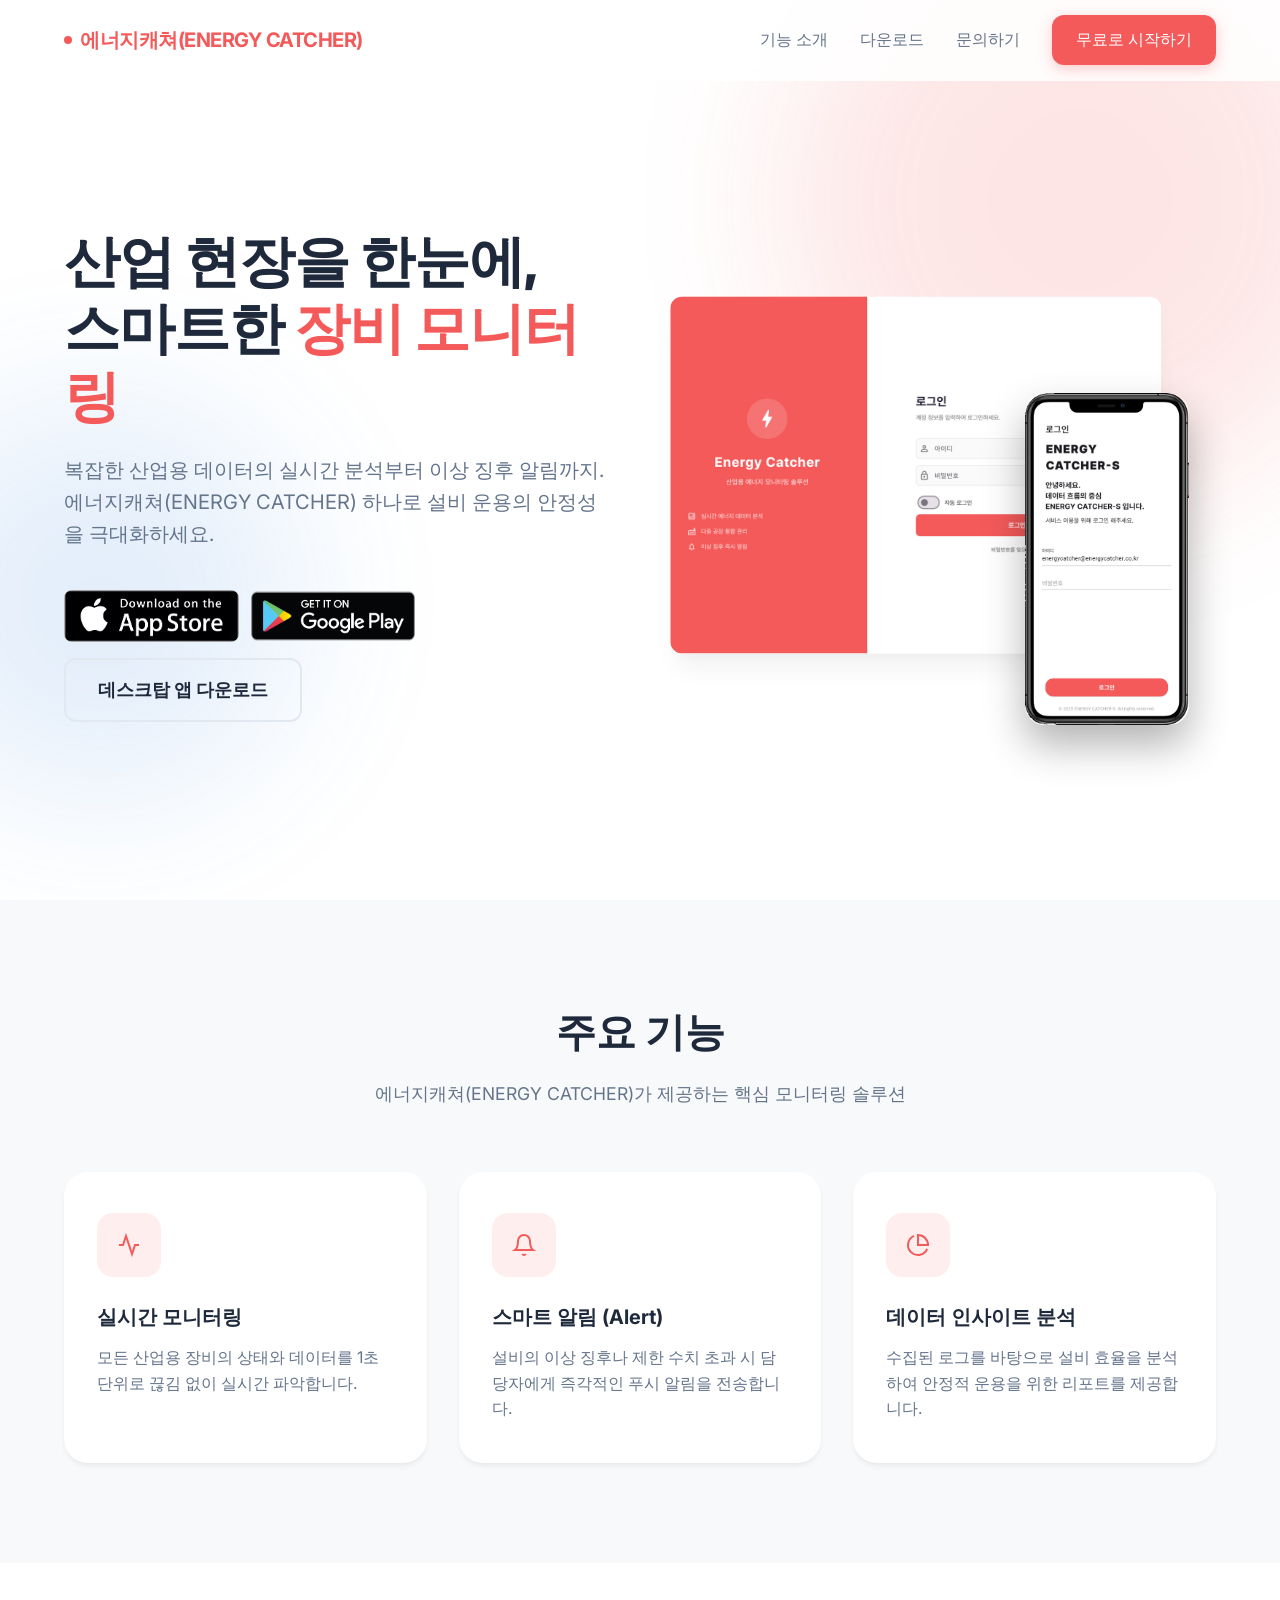
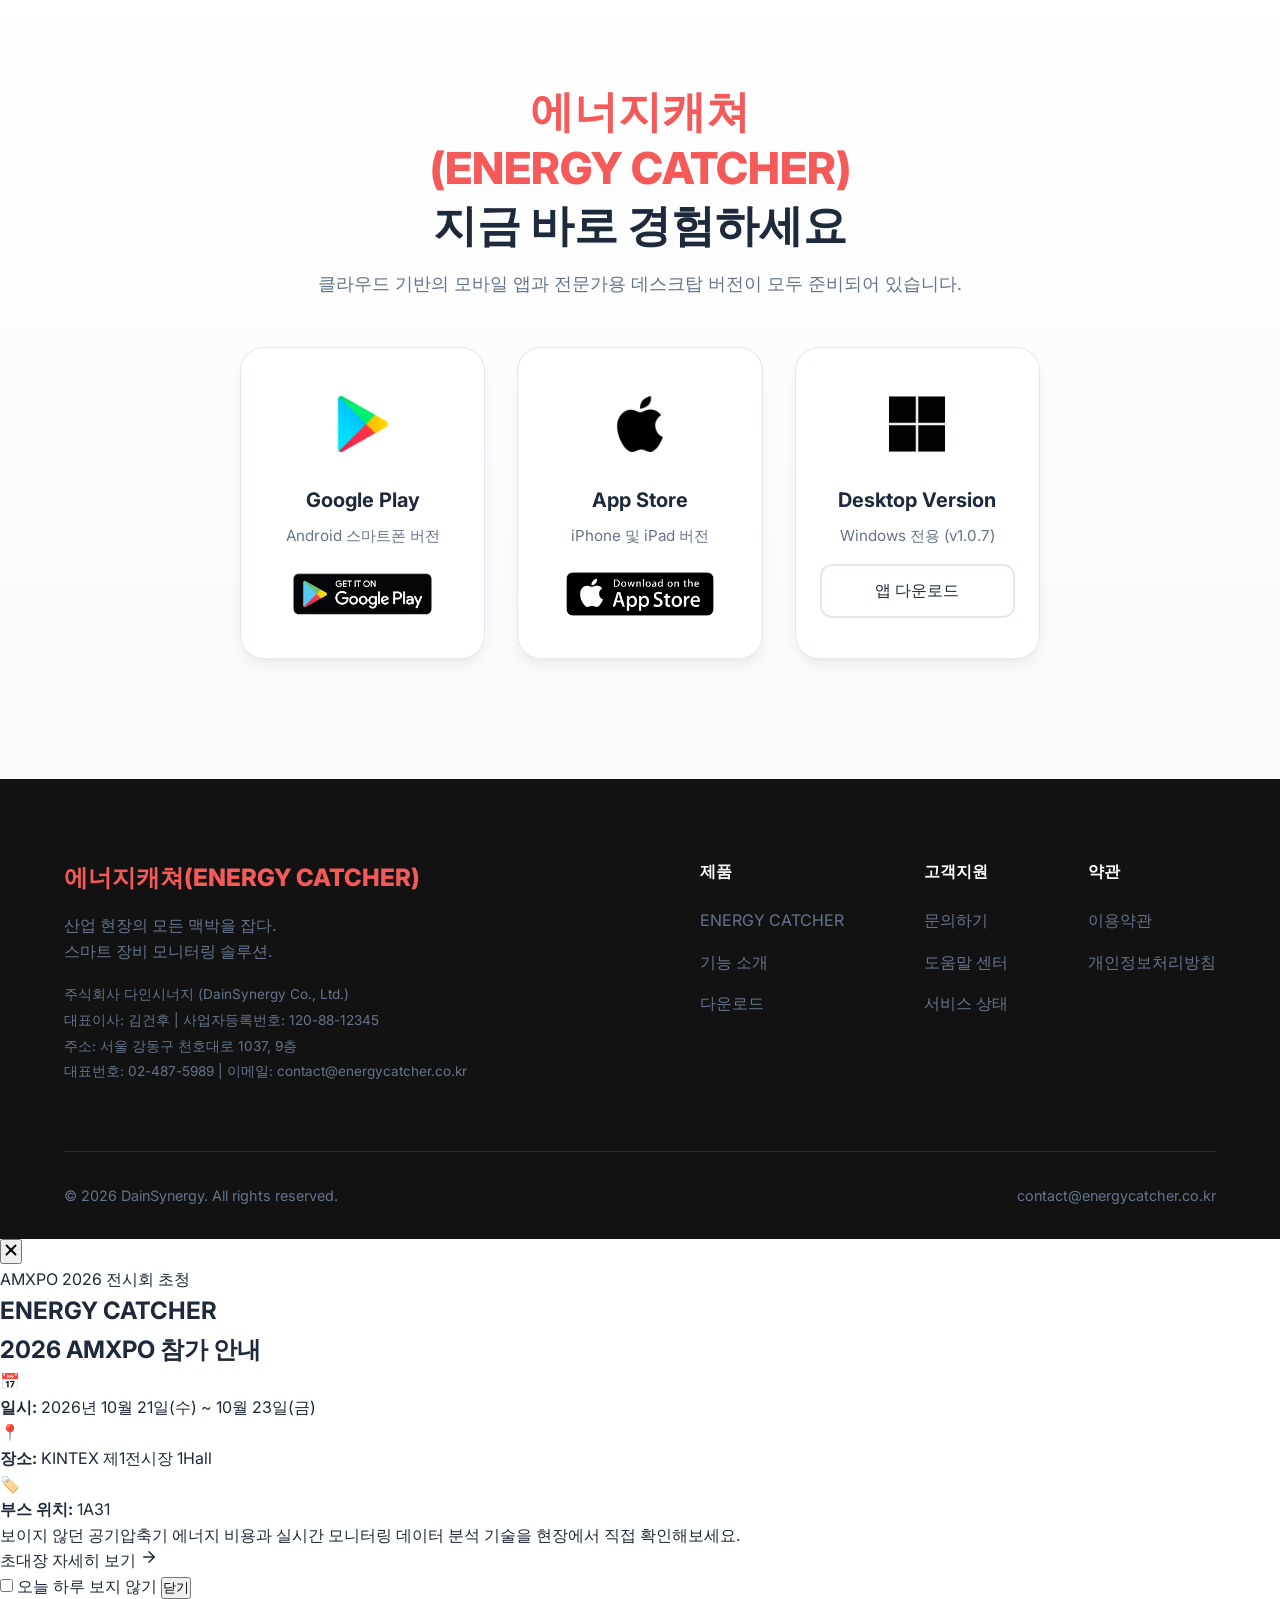
==== index.html @ 9ce45460 "AMXPO 초대장 적용" ====
<!DOCTYPE html>
<html lang="ko">
<head>
    <meta charset="UTF-8">
    <meta name="naver-site-verification" content="3d06e185a301b6648361019f347a71e3105c3415" />
    <meta name="viewport" content="width=device-width, initial-scale=1.0">
    <title>ENERGY CATCHER - 에너지캐쳐 스마트 산업용 장비 모니터링 | DainSynergy</title>
    <!-- SEO Meta Tags -->
    <meta name="description" content="에너지캐쳐(ENERGY CATCHER)는 산업 현장의 설비와 장비를 실시간으로 모니터링하고 이상 징후를 알려주는 스마트 산업용 장비 모니터링 솔루션입니다.">
    <!-- Google Fonts: Inter -->
    <link rel="preconnect" href="https://fonts.googleapis.com">
    <link rel="preconnect" href="https://fonts.gstatic.com" crossorigin>
    <link href="https://fonts.googleapis.com/css2?family=Inter:wght@400;500;700;800&display=swap" rel="stylesheet">
    <!-- Custom CSS -->
    <link rel="stylesheet" href="styles.css">
</head>
<body>
    <!-- Navbar (Header) -->
    <header class="navbar" id="navbar">
        <div class="nav-container container">
            <div class="brand">
                <a href="#hero" class="brand-link">
                    <span class="logo-dot"></span>
                    <span class="service-name">에너지캐쳐(ENERGY CATCHER)</span>
                </a>
            </div>
            <nav class="nav-menu">
                <a href="index.html#features" class="nav-link">기능 소개</a>
                <a href="index.html#download" class="nav-link">다운로드</a>
                <a href="contact.html" class="nav-link">문의하기</a>
                <a href="index.html#download" class="btn btn-primary nav-btn">무료로 시작하기</a>
            </nav>
            <button class="mobile-menu-btn" id="mobile-menu-btn" aria-label="메뉴 열기">
                <svg width="24" height="24" viewBox="0 0 24 24" fill="none" stroke="currentColor" stroke-width="2" stroke-linecap="round" stroke-linejoin="round"><line x1="3" y1="12" x2="21" y2="12"></line><line x1="3" y1="6" x2="21" y2="6"></line><line x1="3" y1="18" x2="21" y2="18"></line></svg>
            </button>
        </div>
    </header>

    <!-- Main Content -->
    <main>
        <!-- Hero Section -->
        <section class="hero" id="hero">
            <div class="hero-bg-layer">
                <div class="gradient-blob form-1"></div>
                <div class="gradient-blob form-2"></div>
            </div>
            <div class="container hero-container">
                <div class="hero-content">
                    <h1 class="hero-title">산업 현장을 한눈에,<br>스마트한 <span>장비 모니터링</span></h1>
                    <p class="hero-description">
                        복잡한 산업용 데이터의 실시간 분석부터 이상 징후 알림까지.
                        에너지캐쳐(ENERGY CATCHER)
                        하나로 설비 운용의 안정성을 극대화하세요.
                    </p>
                    <div class="hero-buttons">
                        <div class="hero-store-badges">
                            <a href="https://apps.apple.com/" target="_blank"><img src="images/apple_store.png" alt="App Store" class="store-badge"></a>
                            <a href="https://play.google.com/store/apps/details?id=co.kr.dainsynergy.dain_atlas_m" target="_blank"><img src="images/google_store.png" alt="Google Play" class="store-badge"></a>
                        </div>
                        <a href="#download" class="btn btn-outline btn-lg">데스크탑 앱 다운로드</a>
                    </div>
                </div>
                <!-- App Images Visual -->
                <div class="hero-visual">
                    <div class="hero-images">
                        <img src="images/dna_desktop.png" alt="Desktop App" class="desktop-mockup">
                        <img src="images/dna_mobile.png" alt="Mobile App" class="mobile-mockup">
                    </div>
                </div>
            </div>
        </section>

        <!-- Features Section -->
        <section class="features" id="features">
            <div class="container">
                <div class="section-header">
                    <h2 class="section-title">주요 기능</h2>
                    <p class="section-subtitle">에너지캐쳐(ENERGY CATCHER)가 제공하는 핵심 모니터링 솔루션</p>
                </div>
                <div class="features-grid">
                    <!-- Feature 1 -->
                    <div class="feature-card">
                        <div class="feature-icon">
                            <svg width="24" height="24" viewBox="0 0 24 24" fill="none" class="f-icon" stroke="currentColor" stroke-width="2"><path d="M22 12h-4l-3 9L9 3l-3 9H2"></path></svg>
                        </div>
                        <h3 class="feature-name">실시간 모니터링</h3>
                        <p class="feature-desc">모든 산업용 장비의 상태와 데이터를 1초 단위로 끊김 없이 실시간 파악합니다.</p>
                    </div>
                    <!-- Feature 2 -->
                    <div class="feature-card">
                        <div class="feature-icon">
                            <svg width="24" height="24" viewBox="0 0 24 24" fill="none" class="f-icon" stroke="currentColor" stroke-width="2"><path d="M18 8A6 6 0 0 0 6 8c0 7-3 9-3 9h18s-3-2-3-9"></path><path d="M13.73 21a2 2 0 0 1-3.46 0"></path></svg>
                        </div>
                        <h3 class="feature-name">스마트 알림 (Alert)</h3>
                        <p class="feature-desc">설비의 이상 징후나 제한 수치 초과 시 담당자에게 즉각적인 푸시 알림을 전송합니다.</p>
                    </div>
                    <!-- Feature 3 -->
                    <div class="feature-card">
                        <div class="feature-icon">
                            <svg width="24" height="24" viewBox="0 0 24 24" fill="none" class="f-icon" stroke="currentColor" stroke-width="2"><path d="M21.21 15.89A10 10 0 1 1 8 2.83"></path><path d="M22 12A10 10 0 0 0 12 2v10z"></path></svg>
                        </div>
                        <h3 class="feature-name">데이터 인사이트 분석</h3>
                        <p class="feature-desc">수집된 로그를 바탕으로 설비 효율을 분석하여 안정적 운용을 위한 리포트를 제공합니다.</p>
                    </div>
                </div>
            </div>
        </section>

        <!-- Download Section -->
        <section class="download" id="download">
            <div class="container download-container">
                <div class="download-content">
                    <h2 class="download-title"><span>에너지캐쳐</span><br><span>(ENERGY CATCHER)</span><br>지금 바로 경험하세요</h2>
                    <p class="download-desc">클라우드 기반의 모바일 앱과 전문가용 데스크탑 버전이 모두 준비되어 있습니다.</p>
                    
                    <div class="download-actions">
                        <!-- Google Play -->
                        <div class="download-box">
                            <div class="dl-icon">
                                <img src="images/google_store_icon.png" alt="Google Play Icon">
                            </div>
                            <h3>Google Play</h3>
                            <p>Android 스마트폰 버전</p>
                            <div class="store-badges-container">
                                <a href="https://play.google.com/store/apps/details?id=co.kr.dainsynergy.dain_atlas_m" target="_blank">
                                    <img src="images/google_store.png" alt="Google Play" class="store-badge">
                                </a>
                            </div>
                        </div>
                        
                        <!-- App Store -->
                        <div class="download-box">
                            <div class="dl-icon">
                                <img src="images/apple_store_icon.png" alt="App Store Icon">
                            </div>
                            <h3>App Store</h3>
                            <p>iPhone 및 iPad 버전</p>
                            <div class="store-badges-container">
                                <a href="https://apps.apple.com/us/app/energycatcher/id6762689755" target="_blank">
                                    <img src="images/apple_store.png" alt="App Store" class="store-badge">
                                </a>
                            </div>
                        </div>
                        
                        <!-- Desktop View -->
                        <div class="download-box">
                            <div class="dl-icon desktop-icon">
                                <img src="images/windows_11.png" alt="Windows Icon">
                            </div>
                            <h3>Desktop Version</h3>
                            <p>Windows 전용 (v1.0.7)</p>
                            <a href="https://github.com/superdain/energycatcher/releases/download/latest/EnergyCatcher_Setup.zip" class="btn btn-outline d-btn">앱 다운로드</a>
                        </div>
                    </div>
                </div>
            </div>
        </section>
    </main>

    <!-- Footer -->
    <footer class="footer">
        <div class="container footer-container">
            <div class="footer-brand">
                <div class="f-logo">에너지캐쳐(ENERGY CATCHER)</div>
                <p class="f-desc">산업 현장의 모든 맥박을 잡다.</p>
                <p class="f-desc">스마트 장비 모니터링 솔루션.</p>
                <div class="f-company-info">
                    <p class="company-detail">주식회사 다인시너지 (DainSynergy Co., Ltd.)</p>
                    <p class="company-detail">대표이사: 김건후 | 사업자등록번호: 120-88-12345</p>
                    <p class="company-detail">주소: 서울 강동구 천호대로 1037, 9층</p>
                    <p class="company-detail">대표번호: 02-487-5989 | 이메일: contact@energycatcher.co.kr</p>
                </div>
            </div>
            <div class="footer-links">
                <div class="link-col">
                    <h4>제품</h4>
                    <a href="index.html#">ENERGY CATCHER</a>
                    <a href="index.html#features">기능 소개</a>
                    <a href="index.html#download">다운로드</a>
                </div>
                <div class="link-col">
                    <h4>고객지원</h4>
                    <a href="contact.html">문의하기</a>
                    <a href="help.html">도움말 센터</a>
                    <a href="status.html">서비스 상태</a>
                </div>
                <div class="link-col">
                    <h4>약관</h4>
                    <a href="terms.html">이용약관</a>
                    <a href="privacy.html">개인정보처리방침</a>
                </div>
            </div>
        </div>
        <div class="container">
            <div class="footer-bottom">
                <p>&copy; 2026 DainSynergy. All rights reserved.</p>
                <p class="contact-email">contact@energycatcher.co.kr</p>
            </div>
        </div>
    </footer>

    <!-- AMXPO 2026 Exhibition Modal -->
    <div class="modal-backdrop" id="exhibitionModal" aria-hidden="true">
        <div class="exhibition-modal" role="dialog" aria-labelledby="modalTitle">
            <div class="modal-header-banner">
                <button class="modal-close-btn" id="modalCloseBtn" aria-label="닫기">
                    <svg width="18" height="18" viewBox="0 0 24 24" fill="none" stroke="currentColor" stroke-width="2.5" stroke-linecap="round" stroke-linejoin="round"><line x1="18" y1="6" x2="6" y2="18"></line><line x1="6" y1="6" x2="18" y2="18"></line></svg>
                </button>
                <div class="modal-badge">
                    <span class="modal-badge-dot"></span>
                    <span>AMXPO 2026 전시회 초청</span>
                </div>
                <h2 id="modalTitle">ENERGY CATCHER<br>2026 AMXPO 참가 안내</h2>
            </div>
            <div class="modal-body">
                <div class="modal-info-box">
                    <div class="modal-info-item">
                        <span class="icon">📅</span>
                        <div><strong>일시:</strong> 2026년 10월 21일(수) ~ 10월 23일(금)</div>
                    </div>
                    <div class="modal-info-item">
                        <span class="icon">📍</span>
                        <div><strong>장소:</strong> KINTEX 제1전시장 1Hall</div>
                    </div>
                    <div class="modal-info-item">
                        <span class="icon">🏷️</span>
                        <div><strong>부스 위치:</strong> <span class="booth-highlight">1A31</span></div>
                    </div>
                </div>
                <p class="modal-desc">
                    보이지 않던 공기압축기 에너지 비용과 실시간 모니터링 데이터 분석 기술을 현장에서 직접 확인해보세요.
                </p>
                <div class="modal-actions">
                    <a href="amxpo_2026_invitation.html" target="_blank" class="btn-detail-link" id="modalDetailBtn">
                        초대장 자세히 보기
                        <svg width="18" height="18" viewBox="0 0 24 24" fill="none" stroke="currentColor" stroke-width="2" stroke-linecap="round" stroke-linejoin="round"><line x1="5" y1="12" x2="19" y2="12"></line><polyline points="12 5 19 12 12 19"></polyline></svg>
                    </a>
                </div>
                <div class="modal-footer-options">
                    <label class="today-hide-option">
                        <input type="checkbox" id="todayHideCheck">
                        <span>오늘 하루 보지 않기</span>
                    </label>
                    <button class="btn-close-modal-text" id="modalCloseFooterBtn">닫기</button>
                </div>
            </div>
        </div>
    </div>

    <!-- Custom Script -->
    <script>
        // Navbar Scrolled Effect
        window.addEventListener('scroll', () => {
            const navbar = document.getElementById('navbar');
            if (window.scrollY > 20) {
                navbar.classList.add('scrolled');
            } else {
                navbar.classList.remove('scrolled');
            }
        });

        // Mobile Menu Toggling
        const mobileMenuBtn = document.getElementById('mobile-menu-btn');
        const navMenu = document.querySelector('.nav-menu');
        
        if (mobileMenuBtn && navMenu) {
            mobileMenuBtn.addEventListener('click', () => {
                navMenu.classList.toggle('active');
            });
        }

        // AMXPO 2026 Exhibition Modal Logic
        const exhibitionModal = document.getElementById('exhibitionModal');
        const modalCloseBtn = document.getElementById('modalCloseBtn');
        const modalCloseFooterBtn = document.getElementById('modalCloseFooterBtn');
        const todayHideCheck = document.getElementById('todayHideCheck');
        const STORAGE_KEY = 'ec_amxpo_modal_hide_until';

        function closeModal() {
            if (todayHideCheck && todayHideCheck.checked) {
                // Hide for 24 hours
                const now = new Date();
                const expireTime = now.getTime() + (24 * 60 * 60 * 1000);
                localStorage.setItem(STORAGE_KEY, expireTime.toString());
            }
            exhibitionModal.classList.remove('active');
            exhibitionModal.setAttribute('aria-hidden', 'true');
        }

        function checkAndShowModal() {
            const hideUntil = localStorage.getItem(STORAGE_KEY);
            const now = new Date().getTime();
            if (!hideUntil || now > parseInt(hideUntil, 10)) {
                // Show modal after slight delay
                setTimeout(() => {
                    exhibitionModal.classList.add('active');
                    exhibitionModal.setAttribute('aria-hidden', 'false');
                }, 400);
            }
        }

        if (exhibitionModal) {
            checkAndShowModal();
            if (modalCloseBtn) modalCloseBtn.addEventListener('click', closeModal);
            if (modalCloseFooterBtn) modalCloseFooterBtn.addEventListener('click', closeModal);
            exhibitionModal.addEventListener('click', (e) => {
                if (e.target === exhibitionModal) {
                    closeModal();
                }
            });
        }
    </script>
</body>
</html>
---- styles.css ----
/* 
   =================================
   ENERGY CATCHER - Landing Page CSS
   =================================
*/

/* 1. Reset && Variables */
:root {
    /* Colors */
    --primary: #F45A5A; /* DainSynergy Main Pink/Red */
    --primary-hover: #e04444;
    --primary-light: rgba(244, 90, 90, 0.1);
    
    --bg-white: #ffffff;
    --bg-light: #f8f9fa;
    --bg-dark: #121212;
    
    --text-main: #1e293b;
    --text-muted: #64748b;
    
    --border-color: #e2e8f0;
    
    /* Typography */
    --font-main: 'Inter', sans-serif;
    
    /* Effects */
    --shadow-sm: 0 4px 6px -1px rgba(0, 0, 0, 0.05), 0 2px 4px -1px rgba(0, 0, 0, 0.03);
    --shadow-md: 0 10px 15px -3px rgba(0, 0, 0, 0.05), 0 4px 6px -2px rgba(0, 0, 0, 0.025);
    --shadow-lg: 0 20px 25px -5px rgba(0, 0, 0, 0.05), 0 10px 10px -5px rgba(0, 0, 0, 0.02);
    
    --radius-md: 12px;
    --radius-lg: 24px;
    
    /* Animation Timing */
    --transition: all 0.3s cubic-bezier(0.4, 0, 0.2, 1);
}

* {
    margin: 0;
    padding: 0;
    box-sizing: border-box;
}

html {
    scroll-behavior: smooth;
}

body {
    font-family: var(--font-main);
    color: var(--text-main);
    background-color: var(--bg-white);
    line-height: 1.6;
    overflow-x: hidden;
}

/* 2. Utility Classes */
.container {
    width: 100%;
    max-width: 1200px;
    margin: 0 auto;
    padding: 0 24px;
}

a {
    text-decoration: none;
    color: inherit;
}

/* Buttons */
.btn {
    display: inline-flex;
    align-items: center;
    justify-content: center;
    font-weight: 500;
    padding: 12px 24px;
    border-radius: var(--radius-md);
    cursor: pointer;
    transition: var(--transition);
    border: none;
    font-size: 1rem;
}

.btn-primary {
    background-color: var(--primary);
    color: white;
    box-shadow: 0 4px 14px rgba(244, 90, 90, 0.3);
}

.btn-primary:hover {
    background-color: var(--primary-hover);
    transform: translateY(-2px);
    box-shadow: 0 6px 20px rgba(244, 90, 90, 0.4);
}

.btn-outline {
    background-color: transparent;
    border: 2px solid var(--border-color);
    color: var(--text-main);
}

.btn-outline:hover {
    border-color: var(--primary);
    color: var(--primary);
}

.btn-lg {
    padding: 16px 32px;
    font-size: 1.1rem;
    font-weight: 700;
}

/* 3. Navbar */
.navbar {
    position: fixed;
    top: 0;
    left: 0;
    width: 100%;
    z-index: 1000;
    background-color: rgba(255, 255, 255, 0.85);
    backdrop-filter: blur(12px);
    transition: var(--transition);
    border-bottom: 1px solid transparent;
}

.navbar.scrolled {
    border-bottom: 1px solid var(--border-color);
    box-shadow: var(--shadow-sm);
}

.nav-container {
    display: flex;
    justify-content: space-between;
    align-items: center;
    height: 80px;
}

.brand {
    font-weight: 700;
    font-size: 1.25rem;
}

.brand-link {
    display: flex;
    align-items: center;
    gap: 8px;
    text-decoration: none;
    transition: var(--transition);
}

.brand-link:hover {
    opacity: 0.8;
}

/* Logo dot */
.logo-dot {
    width: 8px;
    height: 8px;
    background-color: var(--primary);
    border-radius: 50%;
    display: inline-block;
}

.company-name {
    color: var(--text-muted);
}

.separator {
    color: #cbd5e1;
    font-weight: 400;
}

.service-name {
    color: var(--primary);
    letter-spacing: -0.5px;
}

.nav-menu {
    display: flex;
    align-items: center;
    gap: 32px;
}

.nav-link {
    font-weight: 500;
    color: var(--text-muted);
    transition: var(--transition);
}

.nav-link:hover {
    color: var(--primary);
}

.mobile-menu-btn {
    display: none;
    background: none;
    border: none;
    color: var(--text-main);
    cursor: pointer;
}

/* 4. Hero Section */
.hero {
    position: relative;
    padding-top: 150px;
    padding-bottom: 100px;
    min-height: 100vh;
    display: flex;
    align-items: center;
    overflow: hidden;
}

.hero-bg-layer {
    position: absolute;
    top: 0;
    left: 0;
    width: 100%;
    height: 100%;
    z-index: -1;
    overflow: hidden;
}

.gradient-blob {
    position: absolute;
    border-radius: 50%;
    filter: blur(80px);
    opacity: 0.15;
}

.gradient-blob.form-1 {
    width: 600px;
    height: 600px;
    background: var(--primary);
    top: -100px;
    right: -100px;
    animation: blob-float 10s ease-in-out infinite alternate;
}

.gradient-blob.form-2 {
    width: 400px;
    height: 400px;
    background: #4A90E2; 
    bottom: 100px;
    left: -100px;
    animation: blob-float 12s ease-in-out infinite alternate-reverse;
}

@keyframes blob-float {
    0% { transform: translate(0, 0) scale(1); }
    100% { transform: translate(50px, 50px) scale(1.1); }
}

.hero-container {
    display: flex;
    align-items: center;
    justify-content: space-between;
    gap: 60px;
}

.hero-content {
    flex: 1;
    max-width: 600px;
}

.hero-title {
    font-size: 3.5rem;
    font-weight: 800;
    line-height: 1.2;
    margin-bottom: 24px;
    letter-spacing: -1px;
}

.hero-title span {
    color: var(--primary);
}

.hero-description {
    font-size: 1.25rem;
    color: var(--text-muted);
    margin-bottom: 40px;
}

.hero-buttons {
    display: flex;
    gap: 16px;
    align-items: center;
    flex-wrap: wrap;
}

.hero-store-badges {
    display: flex;
    gap: 12px;
}

.store-badge {
    height: 52px;
    width: auto;
    transition: var(--transition);
    border-radius: 8px;
    display: block;
}

.store-badge:hover {
    transform: translateY(-4px);
    box-shadow: 0 10px 20px rgba(0,0,0,0.1);
}

/* App Images Visual */
.hero-visual {
    flex: 1;
    position: relative;
    display: flex;
    justify-content: center;
    align-items: center;
}

.hero-images {
    position: relative;
    width: 100%;
    max-width: 600px;
    height: 480px;
}

.desktop-mockup {
    position: absolute;
    top: 50%;
    left: 45%;
    transform: translate(-50%, -50%);
    width: 90%;
    border-radius: var(--radius-md);
    box-shadow: var(--shadow-lg);
    z-index: 1;
    transition: transform 0.4s ease;
}

.mobile-mockup {
    position: absolute;
    bottom: -10px;
    right: 5%;
    width: 30%;
    max-width: 180px;
    border-radius: 20px;
    box-shadow: 0 20px 40px rgba(0,0,0,0.3);
    z-index: 2;
    transition: transform 0.4s ease;
}

.hero-images:hover .desktop-mockup {
    transform: translate(-50%, -52%);
}

.hero-images:hover .mobile-mockup {
    transform: translateY(-8px);
}


/* 5. Features Section */
.features {
    padding: 100px 0;
    background-color: var(--bg-light);
}

.section-header {
    text-align: center;
    max-width: 600px;
    margin: 0 auto 64px auto;
}

.section-title {
    font-size: 2.5rem;
    font-weight: 700;
    margin-bottom: 16px;
}

.section-subtitle {
    font-size: 1.1rem;
    color: var(--text-muted);
}

.features-grid {
    display: grid;
    grid-template-columns: repeat(3, 1fr);
    gap: 32px;
}

.feature-card {
    background: var(--bg-white);
    padding: 40px 32px;
    border-radius: var(--radius-lg);
    box-shadow: var(--shadow-sm);
    transition: var(--transition);
    border: 1px solid transparent;
}

.feature-card:hover {
    transform: translateY(-8px);
    box-shadow: var(--shadow-md);
    border-color: var(--primary-light);
}

.feature-icon {
    width: 64px;
    height: 64px;
    background-color: var(--primary-light);
    border-radius: 16px;
    display: flex;
    align-items: center;
    justify-content: center;
    margin-bottom: 24px;
    color: var(--primary);
}

.feature-name {
    font-size: 1.25rem;
    font-weight: 700;
    margin-bottom: 12px;
}

.feature-desc {
    color: var(--text-muted);
}

/* 6. Download Section */
.download {
    padding: 120px 0;
    background: linear-gradient(to bottom, var(--bg-white), var(--bg-light));
}

.download-content {
    max-width: 800px;
    margin: 0 auto;
    text-align: center;
}

.download-title {
    font-size: 2.75rem;
    font-weight: 800;
    margin-bottom: 16px;
    line-height: 1.3;
}

.download-title span {
    color: var(--primary);
}

.keep-together {
    white-space: nowrap;
}

.download-desc {
    font-size: 1.1rem;
    color: var(--text-muted);
    margin-bottom: 48px;
}

.download-actions {
    display: flex;
    justify-content: center;
    gap: 32px;
}

.download-box {
    flex: 1;
    max-width: 320px;
    background: var(--bg-white);
    padding: 40px 24px;
    border-radius: var(--radius-lg);
    box-shadow: var(--shadow-md);
    display: flex;
    flex-direction: column;
    align-items: center;
    border: 1px solid var(--border-color);
    transition: var(--transition);
}

.download-box:hover {
    transform: translateY(-8px);
    border-color: var(--primary);
}

.dl-icon {
    width: 72px;
    height: 72px;
    background-color: transparent;
    display: flex;
    align-items: center;
    justify-content: center;
    margin-bottom: 24px;
}

.dl-icon.desktop-icon {
    background-color: transparent;
    border: none;
}

.dl-icon img {
    width: 56px;
    height: 56px;
    object-fit: contain;
}

.download-box h3 {
    font-size: 1.25rem;
    font-weight: 700;
    margin-bottom: 8px;
}

.download-box p {
    color: var(--text-muted);
    margin-bottom: 16px;
    font-size: 0.95rem;
}

.store-badges-container {
    display: flex;
    gap: 12px;
    justify-content: center;
    width: 100%;
    margin-top: 8px;
}

.store-badges-container .store-badge {
    height: 44px; /* slightly smaller in the box */
}

.d-btn {
    width: 100%;
}

/* 7. Footer */
.footer {
    background-color: var(--bg-dark);
    color: var(--bg-white);
    padding: 80px 0 32px 0;
}

.footer-container {
    display: flex;
    justify-content: space-between;
    margin-bottom: 64px;
}

.footer-brand .f-logo {
    font-size: 1.5rem;
    font-weight: 800;
    margin-bottom: 16px;
    color: var(--primary);
}

.footer-brand .f-desc {
    color: var(--text-muted);
    max-width: 300px;
}

.footer-links {
    display: flex;
    gap: 80px;
}

.link-col {
    display: flex;
    flex-direction: column;
    gap: 16px;
}

.link-col h4 {
    color: var(--bg-white);
    font-weight: 700;
    margin-bottom: 8px;
}

.link-col a {
    color: var(--text-muted);
    transition: var(--transition);
}

.link-col a:hover {
    color: var(--primary);
}

.footer-bottom {
    display: flex;
    justify-content: space-between;
    align-items: center;
    padding-top: 32px;
    border-top: 1px solid rgba(255,255,255,0.1);
    color: var(--text-muted);
    font-size: 0.9rem;
}

/* Responsive Design */
@media (max-width: 1024px) {
    .hero-title { font-size: 3rem; }
    .hero-container {
        flex-direction: column;
        text-align: center;
    }
    .hero-content {
        display: flex;
        flex-direction: column;
        align-items: center;
    }
    .hero-images { margin-top: 40px; height: 350px; }
}

@media (max-width: 768px) {
    .nav-menu {
        display: none;
        position: absolute;
        top: 80px;
        left: 0;
        width: 100%;
        background: var(--bg-white);
        flex-direction: column;
        padding: 24px;
        box-shadow: var(--shadow-md);
    }
    .nav-menu.active {
        display: flex;
    }
    .mobile-menu-btn { display: block; }
    
    .hero-title { font-size: 2.25rem; }
    .hero-buttons {
        flex-direction: column;
        width: 100%;
        max-width: 300px;
    }
    
    .features-grid {
        grid-template-columns: 1fr;
    }
    
    .download-actions {
        flex-direction: column;
        align-items: center;
    }
    
    .download-box { max-width: 100%; }
    
    .footer-container {
        flex-direction: column;
        gap: 48px;
    }
    .footer-links {
        flex-wrap: wrap;
        gap: 40px;
    }
    .footer-bottom {
        flex-direction: column;
        gap: 16px;
        text-align: center;
    }
}

/* Company Info in Footer */
.f-company-info {
    margin-top: 20px;
    font-size: 0.85rem;
    color: var(--text-muted);
    line-height: 1.6;
}

.company-detail {
    margin-bottom: 4px;
}

/* =================================
   Contact Page Styles
   ================================= */
.contact-page-sec {
    position: relative;
    padding-top: 160px;
    padding-bottom: 120px;
    min-height: calc(100vh - 80px);
    display: flex;
    align-items: center;
    overflow: hidden;
}

.contact-container {
    display: flex;
    align-items: flex-start;
    justify-content: space-between;
    gap: 60px;
}

.contact-info-col {
    flex: 1;
    max-width: 500px;
}

.contact-form-col {
    flex: 1.2;
    max-width: 600px;
    position: relative;
}

.sub-title {
    color: var(--primary);
    font-weight: 700;
    text-transform: uppercase;
    font-size: 0.9rem;
    letter-spacing: 2px;
    margin-bottom: 12px;
    display: inline-block;
}

.contact-title {
    font-size: 3rem;
    font-weight: 800;
    line-height: 1.25;
    margin-bottom: 24px;
    letter-spacing: -1px;
}

.contact-title span {
    color: var(--primary);
}

.contact-intro {
    font-size: 1.1rem;
    color: var(--text-muted);
    margin-bottom: 48px;
    line-height: 1.7;
}

.info-list {
    display: flex;
    flex-direction: column;
    gap: 32px;
}

.info-item {
    display: flex;
    align-items: flex-start;
    gap: 20px;
}

.info-icon {
    width: 48px;
    height: 48px;
    background-color: var(--primary-light);
    color: var(--primary);
    border-radius: 12px;
    display: flex;
    align-items: center;
    justify-content: center;
    flex-shrink: 0;
}

.info-text h4 {
    font-size: 1.05rem;
    font-weight: 700;
    margin-bottom: 4px;
}

.info-text p {
    color: var(--text-muted);
    font-size: 0.95rem;
}

/* Glassmorphism Form */
.glass-form {
    background: rgba(255, 255, 255, 0.45);
    backdrop-filter: blur(20px);
    -webkit-backdrop-filter: blur(20px);
    border: 1px solid rgba(255, 255, 255, 0.5);
    border-radius: var(--radius-lg);
    padding: 48px;
    box-shadow: var(--shadow-lg), 0 0 0 1px rgba(255, 255, 255, 0.2) inset;
    display: flex;
    flex-direction: column;
    gap: 24px;
}

.form-group {
    display: flex;
    flex-direction: column;
    gap: 8px;
}

.form-row {
    display: flex;
    gap: 20px;
}

.form-row .form-group {
    flex: 1;
}

.glass-form label {
    font-size: 0.85rem;
    font-weight: 700;
    color: var(--text-main);
    letter-spacing: -0.2px;
}

.glass-form input[type="text"],
.glass-form input[type="email"],
.glass-form input[type="tel"],
.glass-form textarea {
    width: 100%;
    padding: 14px 20px;
    border-radius: var(--radius-md);
    border: 1px solid var(--border-color);
    background-color: rgba(255, 255, 255, 0.85);
    font-family: var(--font-main);
    font-size: 0.95rem;
    color: var(--text-main);
    transition: var(--transition);
}

.glass-form input:focus,
.glass-form textarea:focus {
    outline: none;
    border-color: var(--primary);
    box-shadow: 0 0 0 4px rgba(244, 90, 90, 0.1);
    background-color: #ffffff;
}

.form-checkbox {
    display: flex;
    align-items: center;
    gap: 10px;
    margin-top: 8px;
}

.form-checkbox input[type="checkbox"] {
    width: 18px;
    height: 18px;
    accent-color: var(--primary);
    cursor: pointer;
}

.form-checkbox label {
    font-size: 0.85rem;
    color: var(--text-muted);
    font-weight: 500;
    cursor: pointer;
    user-select: none;
}

.submit-btn {
    width: 100%;
    padding: 16px;
    font-weight: 700;
    font-size: 1.05rem;
    margin-top: 12px;
}

/* Contact Responsive */
@media (max-width: 1024px) {
    .contact-container {
        flex-direction: column;
        gap: 60px;
        align-items: stretch;
    }
    
    .contact-info-col, .contact-form-col {
        max-width: 100%;
    }
    
    .contact-title {
        font-size: 2.5rem;
    }
}

@media (max-width: 768px) {
    .contact-page-sec {
        padding-top: 120px;
        padding-bottom: 80px;
    }
    
    .form-row {
        flex-direction: column;
        gap: 24px;
    }
    
    .glass-form {
        padding: 32px 24px;
    }
}

/* =================================
   Legal Page (Terms & Privacy) Styles
   ================================= */
.legal-page-sec {
    position: relative;
    padding-top: 160px;
    padding-bottom: 120px;
    min-height: calc(100vh - 80px);
    display: flex;
    align-items: flex-start;
    overflow: hidden;
    background-color: var(--bg-light);
}

.legal-container {
    display: flex;
    gap: 48px;
    align-items: flex-start;
}

.legal-sidebar-col {
    flex: 0 0 260px;
    position: sticky;
    top: 110px;
    display: flex;
    flex-direction: column;
    gap: 24px;
}

.legal-tabs {
    display: flex;
    flex-direction: column;
    gap: 8px;
    background: rgba(255, 255, 255, 0.5);
    backdrop-filter: blur(10px);
    -webkit-backdrop-filter: blur(10px);
    border: 1px solid rgba(255, 255, 255, 0.4);
    padding: 12px;
    border-radius: var(--radius-md);
}

.legal-tab-btn {
    display: flex;
    align-items: center;
    padding: 10px 16px;
    font-size: 0.95rem;
    font-weight: 600;
    color: var(--text-muted);
    border-radius: 8px;
    transition: var(--transition);
}

.legal-tab-btn:hover {
    color: var(--primary);
    background-color: rgba(244, 90, 90, 0.05);
}

.legal-tab-btn.active {
    color: white;
    background-color: var(--primary);
}

.legal-nav {
    background: rgba(255, 255, 255, 0.5);
    backdrop-filter: blur(10px);
    -webkit-backdrop-filter: blur(10px);
    border: 1px solid rgba(255, 255, 255, 0.4);
    padding: 20px;
    border-radius: var(--radius-md);
    max-height: calc(100vh - 300px);
    overflow-y: auto;
}

.legal-nav h3 {
    font-size: 0.9rem;
    font-weight: 700;
    color: var(--text-main);
    margin-bottom: 12px;
    text-transform: uppercase;
    letter-spacing: 0.5px;
    border-bottom: 1px solid var(--border-color);
    padding-bottom: 8px;
}

.legal-nav-list {
    list-style: none;
    display: flex;
    flex-direction: column;
    gap: 8px;
}

.legal-nav-link {
    font-size: 0.85rem;
    color: var(--text-muted);
    transition: var(--transition);
    display: block;
    line-height: 1.4;
    padding: 6px 0;
    border-left: 2px solid transparent;
    padding-left: 10px;
}

.legal-nav-link:hover {
    color: var(--primary);
    border-left-color: var(--primary-light);
}

.legal-content-col {
    flex: 1;
    max-width: 850px;
}

.legal-card {
    background: rgba(255, 255, 255, 0.65);
    backdrop-filter: blur(20px);
    -webkit-backdrop-filter: blur(20px);
    border: 1px solid rgba(255, 255, 255, 0.6);
    border-radius: var(--radius-lg);
    padding: 48px;
    box-shadow: var(--shadow-md);
}

.legal-header {
    border-bottom: 1px solid var(--border-color);
    padding-bottom: 24px;
    margin-bottom: 32px;
}

.legal-title {
    font-size: 2.25rem;
    font-weight: 800;
    color: var(--text-main);
    margin-bottom: 8px;
    letter-spacing: -0.5px;
}

.legal-subtitle {
    font-size: 0.95rem;
    color: var(--text-muted);
}

.legal-body {
    color: var(--text-main);
    font-size: 0.95rem;
    line-height: 1.8;
}

.legal-body section {
    margin-bottom: 40px;
    scroll-margin-top: 120px; /* offset for fixed navbar */
}

.legal-body h2 {
    font-size: 1.25rem;
    font-weight: 700;
    color: var(--text-main);
    margin-bottom: 16px;
    border-bottom: 1px solid rgba(0,0,0,0.05);
    padding-bottom: 8px;
}

.legal-body p {
    margin-bottom: 16px;
    color: #334155;
}

.legal-body ul, .legal-body ol {
    margin-bottom: 16px;
    padding-left: 20px;
}

.legal-body li {
    margin-bottom: 8px;
    color: #475569;
}

/* Legal Responsive */
@media (max-width: 992px) {
    .legal-container {
        flex-direction: column;
        gap: 32px;
        align-items: stretch;
    }
    
    .legal-sidebar-col {
        position: static;
        flex: none;
        width: 100%;
    }
    
    .legal-tabs {
        flex-direction: row;
    }
    
    .legal-tab-btn {
        flex: 1;
        justify-content: center;
    }
    
    .legal-nav {
        display: none; /* Hide detailed sidebar TOC list on mobile */
    }
    
    .legal-card {
        padding: 32px 24px;
    }
    
    .legal-title {
        font-size: 1.75rem;
    }
}

/* =================================
   Service Status Page Styles
   ================================= */
.status-page-sec {
    position: relative;
    padding-top: 160px;
    padding-bottom: 120px;
    min-height: calc(100vh - 80px);
    background-color: var(--bg-light);
    overflow: hidden;
}

.status-main-container {
    max-width: 900px;
    margin: 0 auto;
    padding: 0 24px;
    display: flex;
    flex-direction: column;
    gap: 40px;
}

.status-master-card {
    background: rgba(255, 255, 255, 0.65);
    backdrop-filter: blur(20px);
    -webkit-backdrop-filter: blur(20px);
    border: 1px solid rgba(255, 255, 255, 0.6);
    border-radius: var(--radius-lg);
    padding: 40px;
    box-shadow: var(--shadow-md);
    display: flex;
    align-items: center;
    justify-content: space-between;
    gap: 24px;
}

.status-master-info {
    display: flex;
    align-items: center;
    gap: 20px;
}

.status-pulse-indicator {
    width: 24px;
    height: 24px;
    background-color: #10B981;
    border-radius: 50%;
    position: relative;
    animation: live-pulse 2s infinite;
}

@keyframes live-pulse {
    0% {
        transform: scale(0.95);
        box-shadow: 0 0 0 0 rgba(16, 185, 129, 0.7);
    }
    70% {
        transform: scale(1);
        box-shadow: 0 0 0 8px rgba(16, 185, 129, 0);
    }
    100% {
        transform: scale(0.95);
        box-shadow: 0 0 0 0 rgba(16, 185, 129, 0);
    }
}

.status-master-text h1 {
    font-size: 1.75rem;
    font-weight: 800;
    color: var(--text-main);
    letter-spacing: -0.5px;
    margin-bottom: 4px;
}

.status-master-text p {
    color: var(--text-muted);
    font-size: 0.95rem;
}

.status-refresh-btn {
    padding: 10px 16px;
    font-size: 0.85rem;
    font-weight: 600;
    display: flex;
    align-items: center;
    gap: 8px;
    background: white;
    border: 1px solid var(--border-color);
    border-radius: 8px;
    color: var(--text-main);
    cursor: pointer;
    transition: var(--transition);
}

.status-refresh-btn:hover {
    border-color: var(--primary);
    color: var(--primary);
}

.status-section {
    background: rgba(255, 255, 255, 0.55);
    backdrop-filter: blur(15px);
    -webkit-backdrop-filter: blur(15px);
    border: 1px solid rgba(255, 255, 255, 0.5);
    border-radius: var(--radius-lg);
    padding: 40px;
    box-shadow: var(--shadow-sm);
}

.status-sec-title {
    font-size: 1.25rem;
    font-weight: 700;
    margin-bottom: 24px;
    color: var(--text-main);
    display: flex;
    justify-content: space-between;
    align-items: center;
}

.status-sec-title span {
    font-size: 0.9rem;
    font-weight: 500;
    color: var(--text-muted);
}

/* Component Row List */
.status-components-list {
    display: flex;
    flex-direction: column;
    gap: 28px;
}

.component-item {
    display: flex;
    flex-direction: column;
    gap: 12px;
}

.component-header {
    display: flex;
    justify-content: space-between;
    align-items: center;
}

.component-info {
    display: flex;
    align-items: center;
    gap: 12px;
}

.component-name {
    font-weight: 700;
    font-size: 1rem;
    color: var(--text-main);
}

.component-state-badge {
    font-size: 0.8rem;
    font-weight: 700;
    padding: 2px 8px;
    border-radius: 4px;
    background-color: rgba(16, 185, 129, 0.1);
    color: #10B981;
}

.component-state-badge.warning {
    background-color: rgba(245, 158, 11, 0.1);
    color: #F59E0B;
}

.component-uptime {
    font-size: 0.9rem;
    font-weight: 600;
    color: var(--text-muted);
}

/* Uptime History Bar Graph */
.uptime-history-graph {
    display: flex;
    gap: 3px;
    align-items: flex-end;
    height: 36px;
    width: 100%;
}

.uptime-day-bar {
    flex: 1;
    height: 100%;
    background-color: #10B981;
    border-radius: 2px;
    transition: transform 0.1s ease, opacity 0.1s ease;
    cursor: pointer;
}

.uptime-day-bar.incident {
    background-color: #F59E0B;
}

.uptime-day-bar:hover {
    transform: scaleY(1.15);
    opacity: 0.85;
}

.uptime-graph-footer {
    display: flex;
    justify-content: space-between;
    font-size: 0.75rem;
    color: var(--text-muted);
    margin-top: 8px;
    border-top: 1px solid rgba(0,0,0,0.03);
    padding-top: 8px;
}

/* Stats Cards Grid */
.status-stats-grid {
    display: grid;
    grid-template-columns: repeat(2, 1fr);
    gap: 20px;
}

.stat-card {
    background: rgba(255, 255, 255, 0.65);
    backdrop-filter: blur(20px);
    -webkit-backdrop-filter: blur(20px);
    border: 1px solid rgba(255, 255, 255, 0.6);
    border-radius: var(--radius-md);
    padding: 24px;
    display: flex;
    align-items: center;
    gap: 20px;
    box-shadow: var(--shadow-sm);
    transition: var(--transition);
}

.stat-card:hover {
    transform: translateY(-4px);
    box-shadow: var(--shadow-md);
    border-color: var(--primary-light);
}

.stat-icon-wrapper {
    width: 52px;
    height: 52px;
    background-color: var(--primary-light);
    border-radius: 12px;
    color: var(--primary);
    display: flex;
    align-items: center;
    justify-content: center;
    flex-shrink: 0;
}

.stat-text {
    display: flex;
    flex-direction: column;
}

.stat-num {
    font-size: 1.6rem;
    font-weight: 800;
    color: var(--text-main);
    line-height: 1.2;
    letter-spacing: -0.5px;
}

.stat-label {
    font-size: 0.85rem;
    color: var(--text-muted);
    margin-top: 4px;
}

/* Incident Feed */
.incident-list {
    display: flex;
    flex-direction: column;
    gap: 24px;
}

.incident-card {
    border-left: 3px solid var(--border-color);
    padding-left: 20px;
}

.incident-card.resolved {
    border-left-color: #10B981;
}

.incident-card.active-alert {
    border-left-color: var(--primary);
}

.incident-time {
    font-size: 0.85rem;
    font-weight: 600;
    color: var(--text-muted);
    margin-bottom: 6px;
}

.incident-header-row {
    display: flex;
    align-items: center;
    gap: 12px;
    margin-bottom: 8px;
}

.incident-title {
    font-size: 1.05rem;
    font-weight: 700;
    color: var(--text-main);
}

.incident-badge {
    font-size: 0.75rem;
    font-weight: 700;
    padding: 1px 6px;
    border-radius: 3px;
    background-color: rgba(16, 185, 129, 0.1);
    color: #10B981;
}

.incident-description {
    font-size: 0.9rem;
    color: #475569;
    line-height: 1.6;
}

.no-incidents {
    color: var(--text-muted);
    font-size: 0.95rem;
    text-align: center;
    padding: 12px 0;
}

/* Status Page Responsive */
@media (max-width: 768px) {
    .status-page-sec {
        padding-top: 120px;
        padding-bottom: 80px;
    }
    .status-master-card {
        flex-direction: column;
        align-items: flex-start;
        padding: 32px 24px;
    }
    .status-refresh-btn {
        width: 100%;
        justify-content: center;
    }
    .status-section {
        padding: 32px 24px;
    }
    .status-stats-grid {
        grid-template-columns: 1fr;
    }
    .uptime-history-graph {
        gap: 2px;
    }
}

/* =================================
   Help Center (FAQ) Page Styles
   ================================= */
.help-page-sec {
    position: relative;
    padding-top: 150px;
    padding-bottom: 100px;
    min-height: calc(100vh - 80px);
    background-color: var(--bg-light);
    overflow: hidden;
}

.help-hero-content {
    text-align: center;
    max-width: 650px;
    margin: 0 auto 56px auto;
    display: flex;
    flex-direction: column;
    align-items: center;
    gap: 16px;
}

.help-title {
    font-size: 2.75rem;
    font-weight: 800;
    color: var(--text-main);
    letter-spacing: -1px;
}

.help-title span {
    color: var(--primary);
}

.help-desc {
    color: var(--text-muted);
    font-size: 1.1rem;
    margin-bottom: 16px;
}

.help-search-container {
    width: 100%;
    position: relative;
    max-width: 550px;
    box-shadow: var(--shadow-md);
    border-radius: var(--radius-md);
}

.help-search-input {
    width: 100%;
    padding: 16px 20px 16px 52px;
    font-size: 1rem;
    font-family: var(--font-main);
    border-radius: var(--radius-md);
    border: 1px solid var(--border-color);
    background-color: white;
    color: var(--text-main);
    transition: var(--transition);
}

.help-search-input:focus {
    outline: none;
    border-color: var(--primary);
    box-shadow: 0 0 0 4px rgba(244, 90, 90, 0.1);
}

.help-search-icon {
    position: absolute;
    left: 20px;
    top: 50%;
    transform: translateY(-50%);
    color: var(--text-muted);
    pointer-events: none;
}

/* Category Tabs */
.faq-tabs-wrapper {
    display: flex;
    justify-content: center;
    gap: 12px;
    margin-bottom: 48px;
    flex-wrap: wrap;
}

.faq-tab-btn {
    padding: 10px 20px;
    font-size: 0.95rem;
    font-weight: 600;
    color: var(--text-muted);
    background-color: rgba(255, 255, 255, 0.5);
    border: 1px solid var(--border-color);
    border-radius: 30px;
    cursor: pointer;
    transition: var(--transition);
}

.faq-tab-btn:hover {
    color: var(--primary);
    border-color: var(--primary-light);
    background-color: white;
}

.faq-tab-btn.active {
    color: white;
    background-color: var(--primary);
    border-color: var(--primary);
    box-shadow: 0 4px 10px rgba(244, 90, 90, 0.2);
}

/* FAQ Accordion */
.faq-accordion-list {
    max-width: 800px;
    margin: 0 auto 80px auto;
    display: flex;
    flex-direction: column;
    gap: 16px;
}

.faq-card-item {
    background: rgba(255, 255, 255, 0.65);
    backdrop-filter: blur(20px);
    -webkit-backdrop-filter: blur(20px);
    border: 1px solid rgba(255, 255, 255, 0.6);
    border-radius: var(--radius-md);
    overflow: hidden;
    box-shadow: var(--shadow-sm);
    transition: var(--transition);
}

.faq-card-item:hover {
    border-color: var(--primary-light);
    box-shadow: var(--shadow-md);
}

.faq-question-btn {
    width: 100%;
    padding: 24px 32px;
    background: none;
    border: none;
    text-align: left;
    display: flex;
    justify-content: space-between;
    align-items: center;
    gap: 20px;
    cursor: pointer;
    font-family: var(--font-main);
    color: var(--text-main);
}

.faq-q-content {
    display: flex;
    align-items: center;
    gap: 16px;
}

.faq-q-badge {
    font-size: 0.75rem;
    font-weight: 700;
    padding: 2px 8px;
    border-radius: 4px;
    background-color: rgba(0, 0, 0, 0.05);
    color: var(--text-muted);
    flex-shrink: 0;
}

.faq-q-text {
    font-size: 1.1rem;
    font-weight: 700;
    line-height: 1.4;
    letter-spacing: -0.3px;
}

.faq-chevron {
    color: var(--text-muted);
    transition: transform 0.3s ease;
    flex-shrink: 0;
}

.faq-card-item.active {
    border-color: rgba(244, 90, 90, 0.3);
    background-color: white;
}

.faq-card-item.active .faq-chevron {
    transform: rotate(180deg);
    color: var(--primary);
}

.faq-card-item.active .faq-q-text {
    color: var(--primary);
}

.faq-answer-panel {
    max-height: 0;
    overflow: hidden;
    transition: max-height 0.3s cubic-bezier(0.4, 0, 0.2, 1);
    background-color: rgba(244, 90, 90, 0.01);
}

.faq-answer-content {
    padding: 0 32px 32px 32px;
    font-size: 0.95rem;
    color: #475569;
    line-height: 1.7;
    border-top: 1px solid rgba(0,0,0,0.02);
    padding-top: 20px;
}

.faq-answer-content p {
    margin-bottom: 12px;
}

.faq-answer-content p:last-child {
    margin-bottom: 0;
}

.faq-no-results {
    text-align: center;
    padding: 40px 0;
    color: var(--text-muted);
    font-size: 1rem;
}

/* Contact Banner */
.help-contact-banner {
    max-width: 800px;
    margin: 0 auto;
    background: linear-gradient(135deg, #1e293b 0%, #0f172a 100%);
    border-radius: var(--radius-lg);
    padding: 48px;
    text-align: center;
    color: white;
    box-shadow: var(--shadow-lg);
    position: relative;
    overflow: hidden;
}

.help-contact-banner .banner-bg-glow {
    position: absolute;
    width: 300px;
    height: 300px;
    background: var(--primary);
    opacity: 0.15;
    filter: blur(50px);
    border-radius: 50%;
    bottom: -150px;
    right: -100px;
    pointer-events: none;
}

.help-contact-banner h2 {
    font-size: 1.75rem;
    font-weight: 800;
    margin-bottom: 12px;
    letter-spacing: -0.5px;
}

.help-contact-banner p {
    color: #94a3b8;
    margin-bottom: 32px;
    font-size: 1rem;
}

/* Responsive Help */
@media (max-width: 768px) {
    .help-page-sec {
        padding-top: 120px;
        padding-bottom: 80px;
    }
    .help-title {
        font-size: 2.25rem;
    }
    .faq-q-text {
        font-size: 0.95rem;
    }
    .faq-question-btn {
        padding: 20px;
    }
    .faq-answer-content {
        padding: 0 20px 20px 20px;
        padding-top: 16px;
    }
    .help-contact-banner {
        padding: 32px 24px;
    }
    .help-contact-banner h2 {
        font-size: 1.5rem;
    }
}
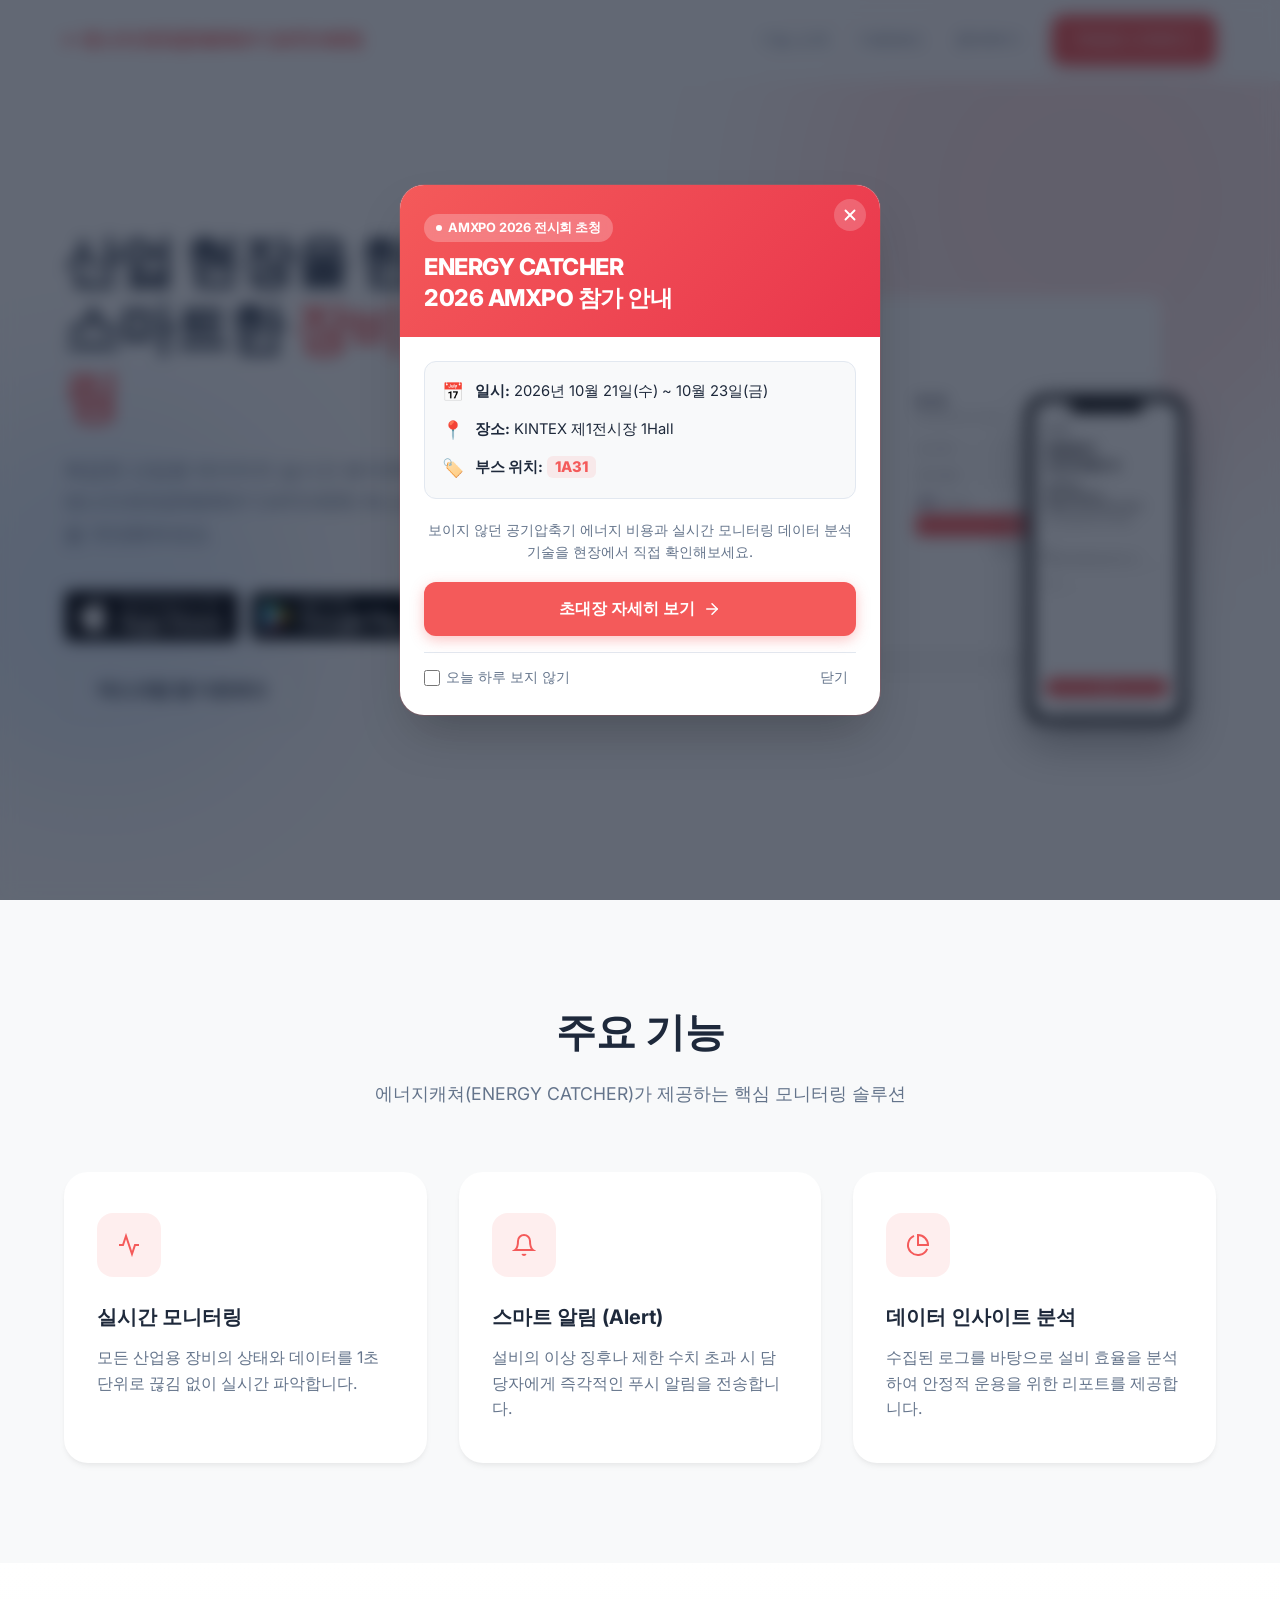
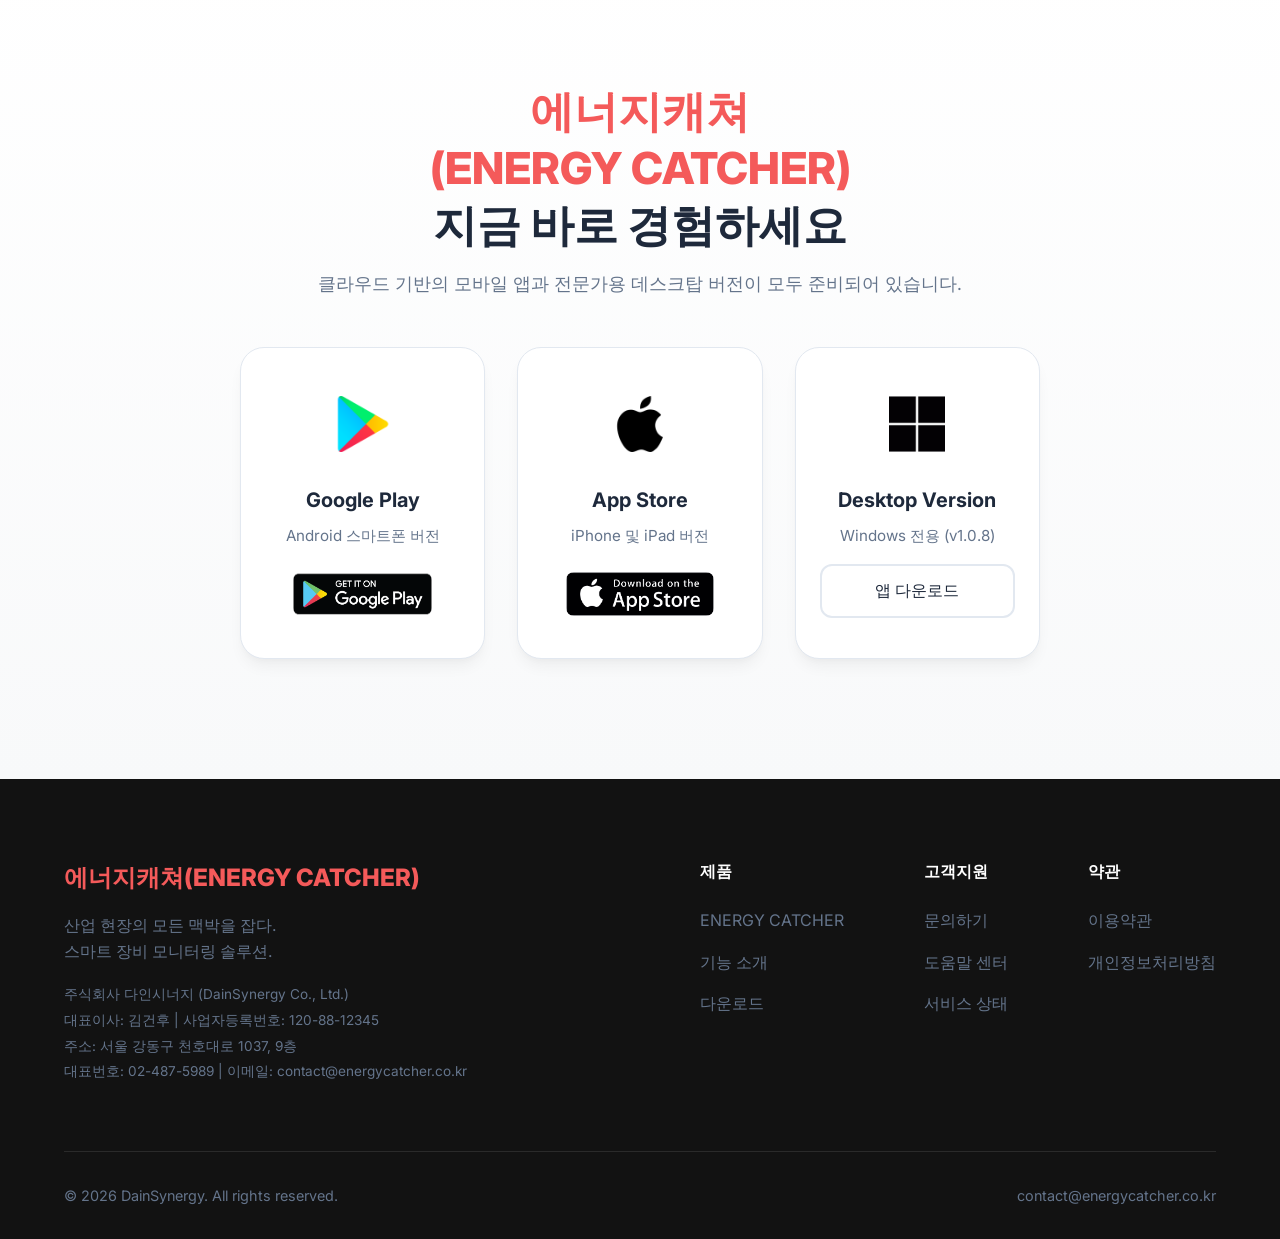
==== commit 787a6a52: "Update index.html" ====
--- a/index.html
+++ b/index.html
@@ -148,7 +148,7 @@
                                 <img src="images/windows_11.png" alt="Windows Icon">
                             </div>
                             <h3>Desktop Version</h3>
-                            <p>Windows 전용 (v1.0.7)</p>
+                            <p>Windows 전용 (v1.0.8)</p>
                             <a href="https://github.com/superdain/energycatcher/releases/download/latest/EnergyCatcher_Setup.zip" class="btn btn-outline d-btn">앱 다운로드</a>
                         </div>
                     </div>
--- a/styles.css
+++ b/styles.css
@@ -1740,5 +1740,252 @@
     }
 }
 
-
-
+/* =================================
+   AMXPO 2026 Exhibition Modal Styles
+   ================================= */
+.modal-backdrop {
+    position: fixed;
+    top: 0;
+    left: 0;
+    width: 100vw;
+    height: 100vh;
+    background: rgba(15, 23, 42, 0.65);
+    backdrop-filter: blur(8px);
+    -webkit-backdrop-filter: blur(8px);
+    display: flex;
+    align-items: center;
+    justify-content: center;
+    z-index: 10000;
+    opacity: 0;
+    visibility: hidden;
+    transition: opacity 0.3s ease, visibility 0.3s ease;
+    padding: 20px;
+}
+
+.modal-backdrop.active {
+    opacity: 1;
+    visibility: visible;
+}
+
+.exhibition-modal {
+    background: var(--bg-white);
+    border-radius: var(--radius-lg);
+    width: 100%;
+    max-width: 480px;
+    box-shadow: 0 25px 50px -12px rgba(0, 0, 0, 0.25), 0 0 0 1px rgba(244, 90, 90, 0.2);
+    position: relative;
+    overflow: hidden;
+    transform: scale(0.92) translateY(10px);
+    transition: transform 0.35s cubic-bezier(0.175, 0.885, 0.32, 1.275);
+}
+
+.modal-backdrop.active .exhibition-modal {
+    transform: scale(1) translateY(0);
+}
+
+.modal-header-banner {
+    background: linear-gradient(135deg, #F45A5A 0%, #e9364c 100%);
+    padding: 28px 24px 20px 24px;
+    color: white;
+    position: relative;
+}
+
+.modal-close-btn {
+    position: absolute;
+    top: 14px;
+    right: 14px;
+    background: rgba(255, 255, 255, 0.2);
+    border: none;
+    color: white;
+    width: 32px;
+    height: 32px;
+    border-radius: 50%;
+    display: flex;
+    align-items: center;
+    justify-content: center;
+    cursor: pointer;
+    transition: background 0.2s ease, transform 0.2s ease;
+}
+
+.modal-close-btn:hover {
+    background: rgba(255, 255, 255, 0.35);
+    transform: rotate(90deg);
+}
+
+.modal-badge {
+    display: inline-flex;
+    align-items: center;
+    gap: 6px;
+    background: rgba(255, 255, 255, 0.25);
+    backdrop-filter: blur(4px);
+    color: #ffffff;
+    font-size: 0.8rem;
+    font-weight: 700;
+    padding: 4px 12px;
+    border-radius: 20px;
+    margin-bottom: 10px;
+    letter-spacing: -0.2px;
+}
+
+.modal-badge-dot {
+    width: 6px;
+    height: 6px;
+    background-color: #ffffff;
+    border-radius: 50%;
+    animation: pulse-dot 1.5s infinite;
+}
+
+@keyframes pulse-dot {
+    0%, 100% { opacity: 1; transform: scale(1); }
+    50% { opacity: 0.5; transform: scale(0.8); }
+}
+
+.modal-header-banner h2 {
+    font-size: 1.45rem;
+    font-weight: 800;
+    line-height: 1.3;
+    letter-spacing: -0.5px;
+    margin-bottom: 4px;
+}
+
+.modal-header-banner p {
+    font-size: 0.9rem;
+    opacity: 0.9;
+}
+
+.modal-body {
+    padding: 24px;
+}
+
+.modal-info-box {
+    background: var(--bg-light);
+    border: 1px solid var(--border-color);
+    border-radius: var(--radius-md);
+    padding: 16px;
+    margin-bottom: 20px;
+    display: flex;
+    flex-direction: column;
+    gap: 10px;
+}
+
+.modal-info-item {
+    display: flex;
+    align-items: center;
+    gap: 10px;
+    font-size: 0.92rem;
+    color: var(--text-main);
+}
+
+.modal-info-item .icon {
+    font-size: 1.1rem;
+    width: 24px;
+    text-align: center;
+}
+
+.modal-info-item strong {
+    font-weight: 700;
+    color: var(--text-main);
+}
+
+.modal-info-item .booth-highlight {
+    color: var(--primary);
+    font-weight: 800;
+    background: var(--primary-light);
+    padding: 2px 8px;
+    border-radius: 6px;
+}
+
+.modal-desc {
+    font-size: 0.9rem;
+    color: var(--text-muted);
+    line-height: 1.5;
+    margin-bottom: 20px;
+    text-align: center;
+}
+
+.modal-actions {
+    display: flex;
+    flex-direction: column;
+    gap: 12px;
+}
+
+.btn-detail-link {
+    width: 100%;
+    padding: 14px;
+    font-size: 1rem;
+    font-weight: 700;
+    border-radius: var(--radius-md);
+    display: flex;
+    align-items: center;
+    justify-content: center;
+    gap: 8px;
+    text-decoration: none;
+    background: var(--primary);
+    color: white;
+    box-shadow: 0 4px 14px rgba(244, 90, 90, 0.35);
+    transition: var(--transition);
+}
+
+.btn-detail-link:hover {
+    background: var(--primary-hover);
+    transform: translateY(-2px);
+    box-shadow: 0 6px 20px rgba(244, 90, 90, 0.45);
+}
+
+.modal-footer-options {
+    display: flex;
+    justify-content: space-between;
+    align-items: center;
+    margin-top: 16px;
+    padding-top: 12px;
+    border-top: 1px solid var(--border-color);
+    font-size: 0.85rem;
+    color: var(--text-muted);
+}
+
+.today-hide-option {
+    display: flex;
+    align-items: center;
+    gap: 6px;
+    cursor: pointer;
+    user-select: none;
+}
+
+.today-hide-option input[type="checkbox"] {
+    accent-color: var(--primary);
+    width: 16px;
+    height: 16px;
+    cursor: pointer;
+}
+
+.btn-close-modal-text {
+    background: none;
+    border: none;
+    color: var(--text-muted);
+    font-size: 0.85rem;
+    cursor: pointer;
+    padding: 4px 8px;
+    border-radius: 4px;
+    transition: color 0.2s;
+}
+
+.btn-close-modal-text:hover {
+    color: var(--text-main);
+    text-decoration: underline;
+}
+
+@media (max-width: 480px) {
+    .modal-header-banner {
+        padding: 24px 20px 16px 20px;
+    }
+    .modal-header-banner h2 {
+        font-size: 1.25rem;
+    }
+    .modal-body {
+        padding: 20px 16px;
+    }
+}
+
+
+
+
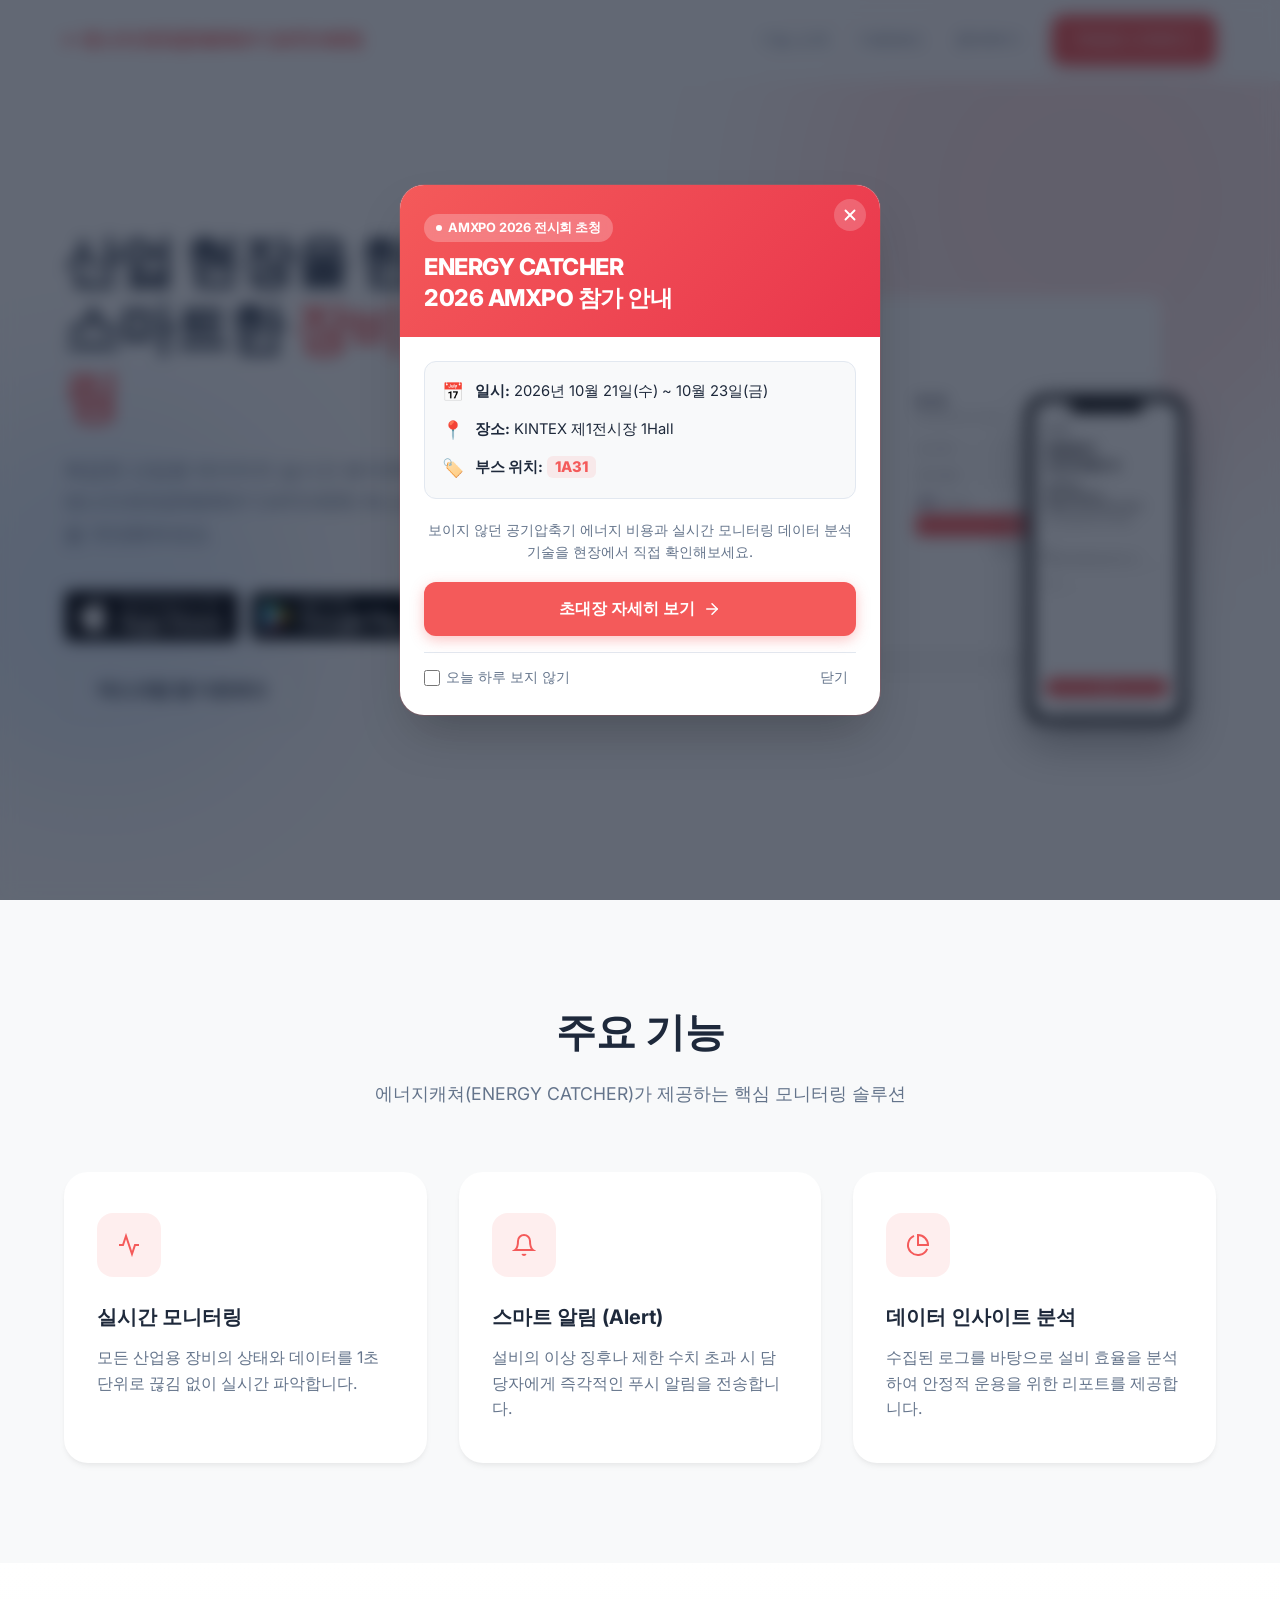
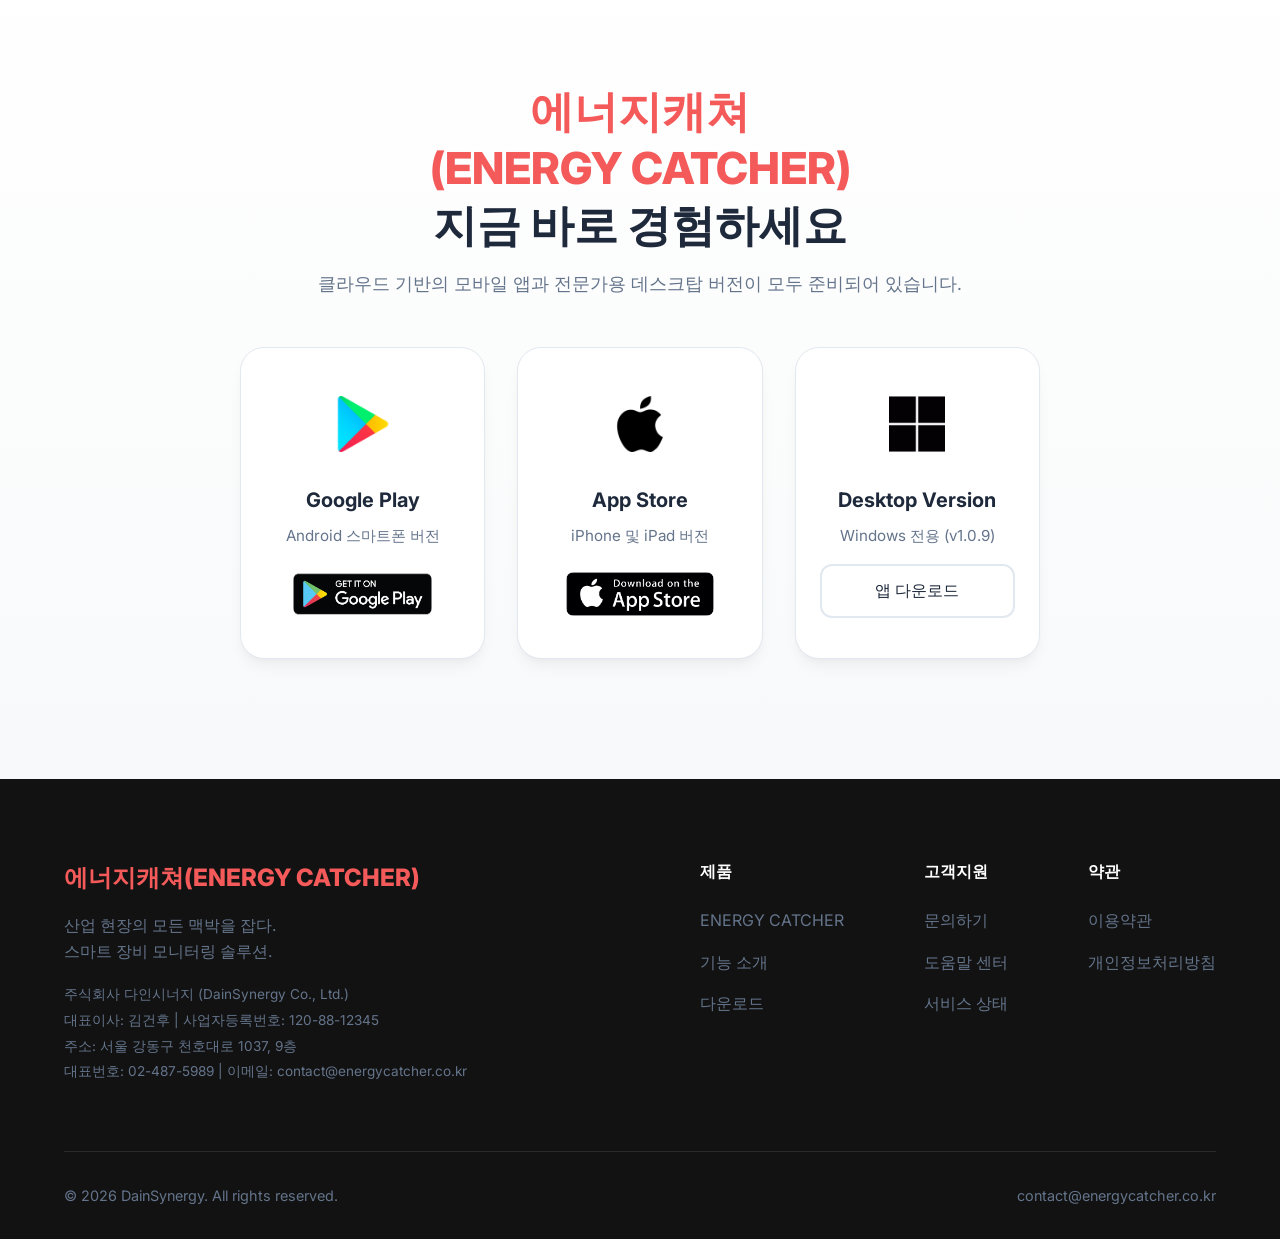
==== commit fbcc33b4: "Update index.html" ====
--- a/index.html
+++ b/index.html
@@ -148,7 +148,7 @@
                                 <img src="images/windows_11.png" alt="Windows Icon">
                             </div>
                             <h3>Desktop Version</h3>
-                            <p>Windows 전용 (v1.0.8)</p>
+                            <p>Windows 전용 (v1.0.9)</p>
                             <a href="https://github.com/superdain/energycatcher/releases/download/latest/EnergyCatcher_Setup.zip" class="btn btn-outline d-btn">앱 다운로드</a>
                         </div>
                     </div>
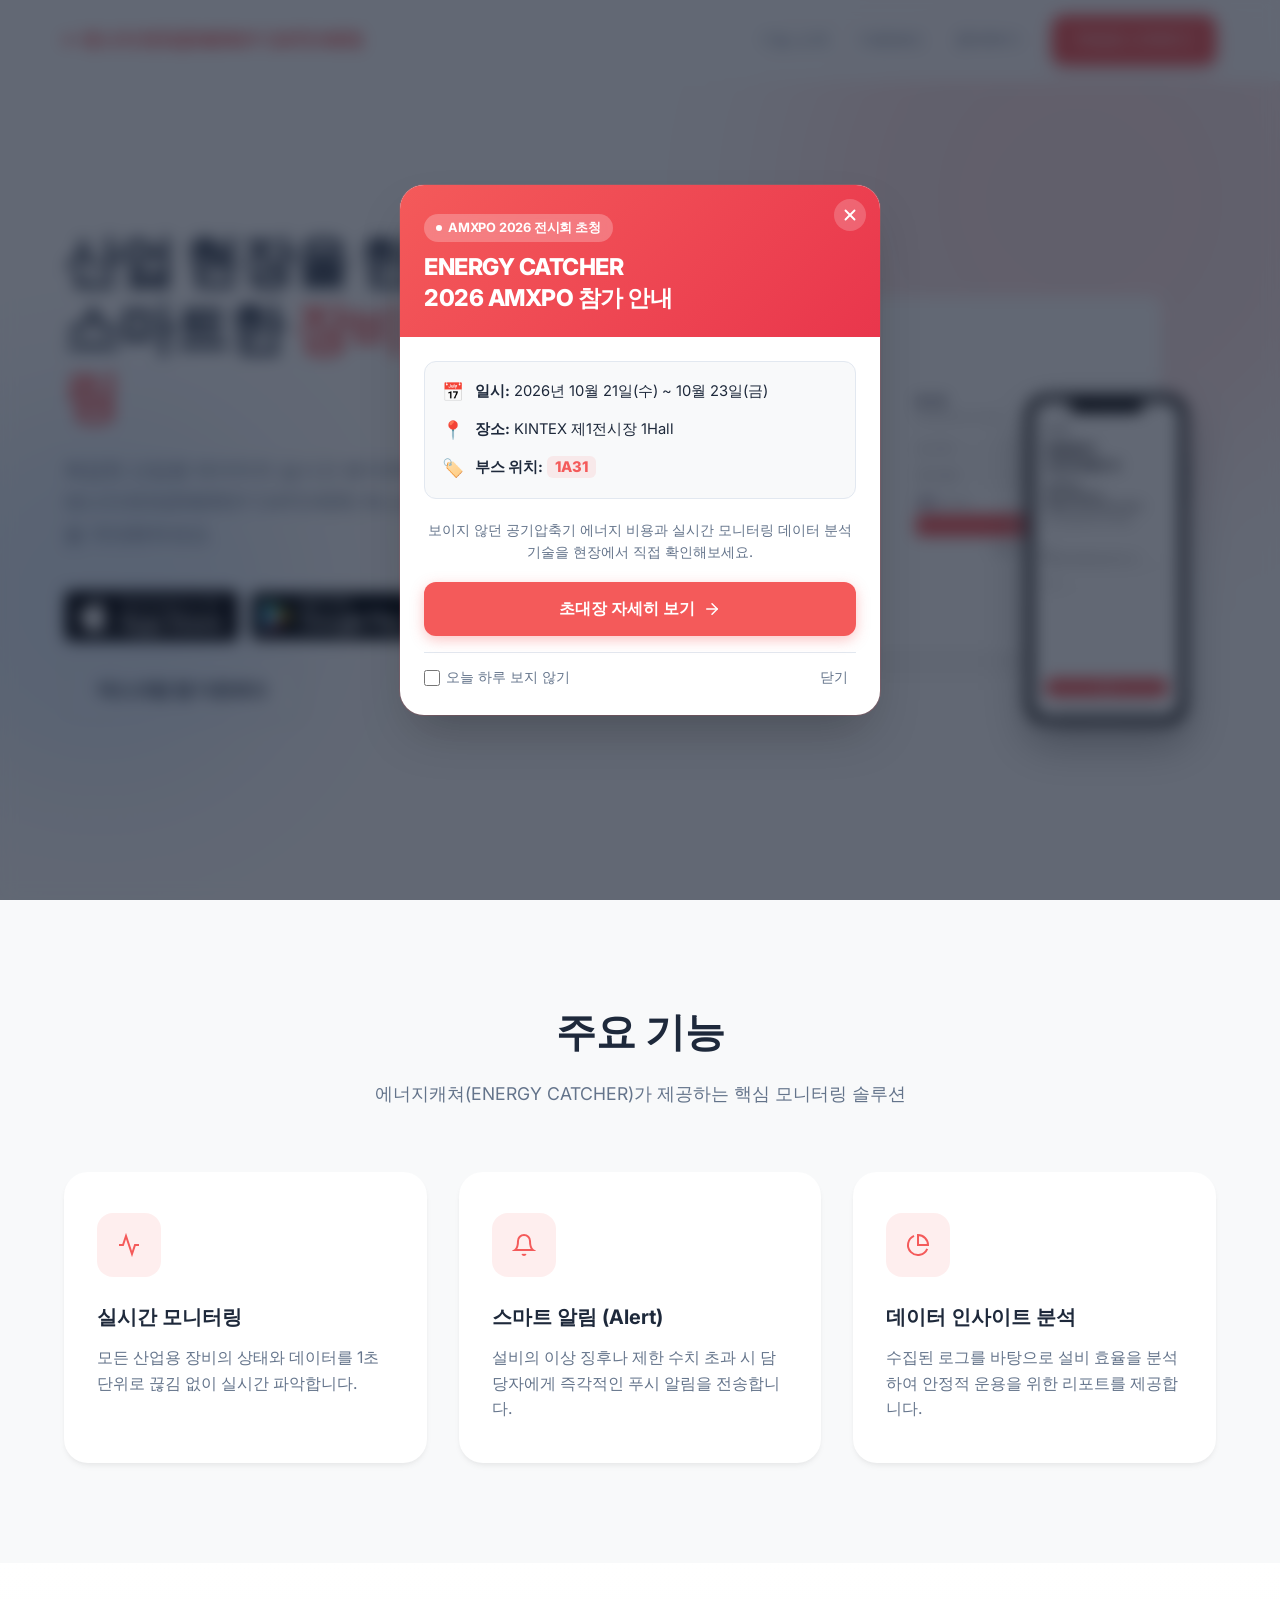
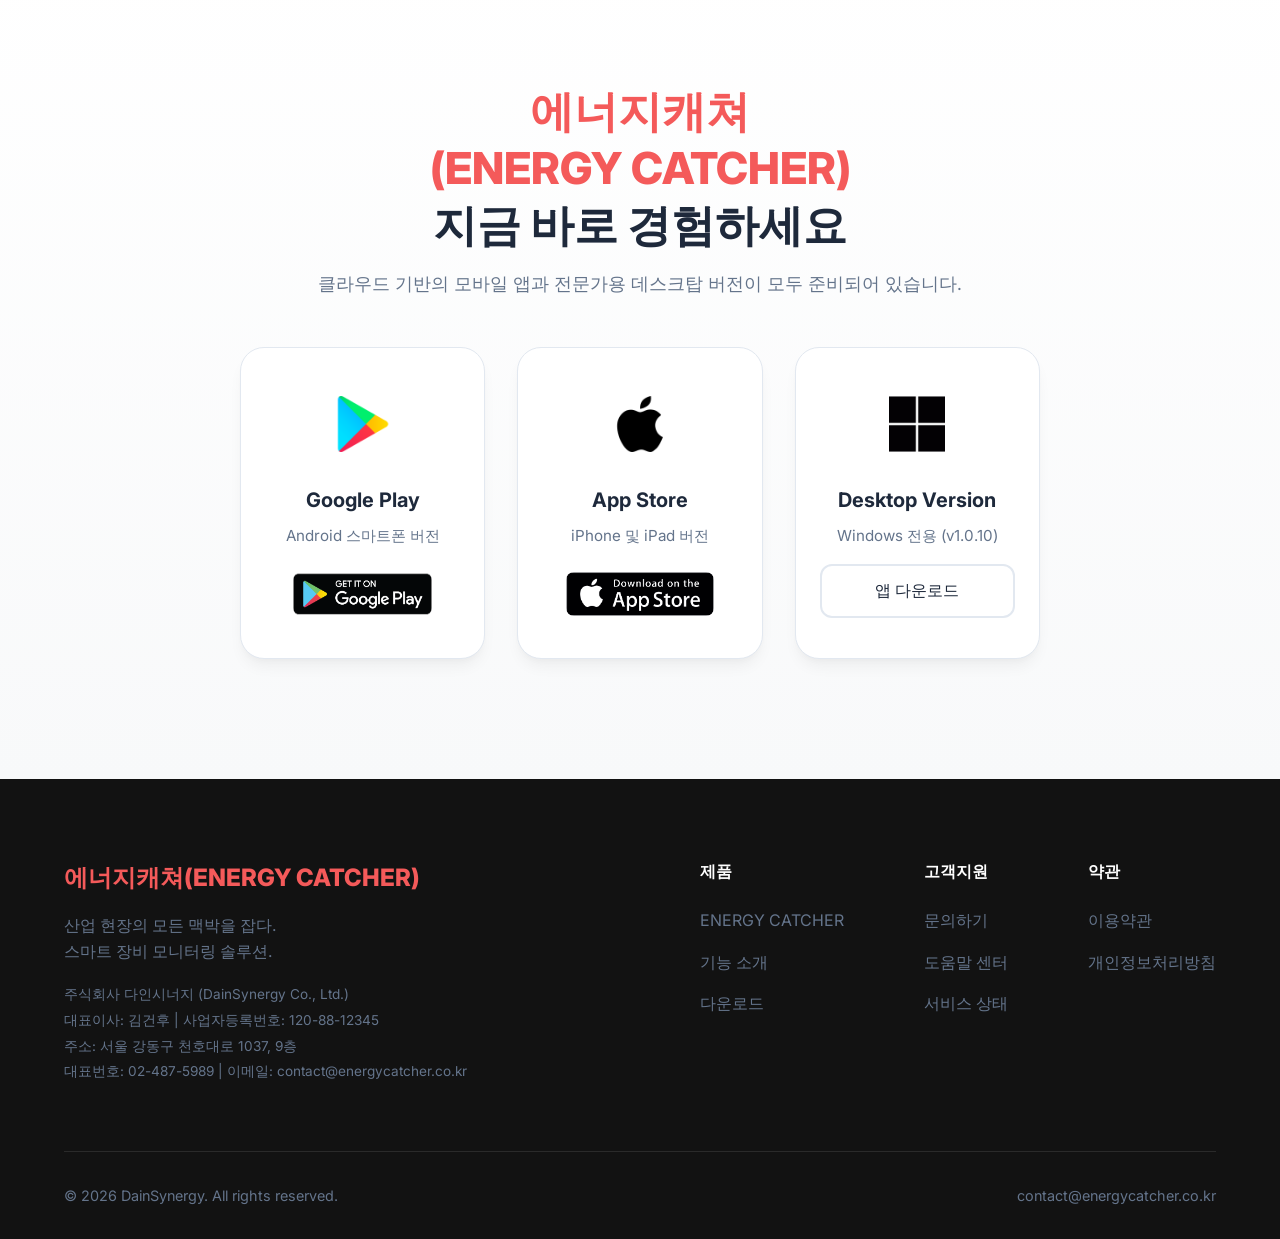
==== commit 8690ee2b: "Update index.html" ====
--- a/index.html
+++ b/index.html
@@ -148,7 +148,7 @@
                                 <img src="images/windows_11.png" alt="Windows Icon">
                             </div>
                             <h3>Desktop Version</h3>
-                            <p>Windows 전용 (v1.0.9)</p>
+                            <p>Windows 전용 (v1.0.10)</p>
                             <a href="https://github.com/superdain/energycatcher/releases/download/latest/EnergyCatcher_Setup.zip" class="btn btn-outline d-btn">앱 다운로드</a>
                         </div>
                     </div>
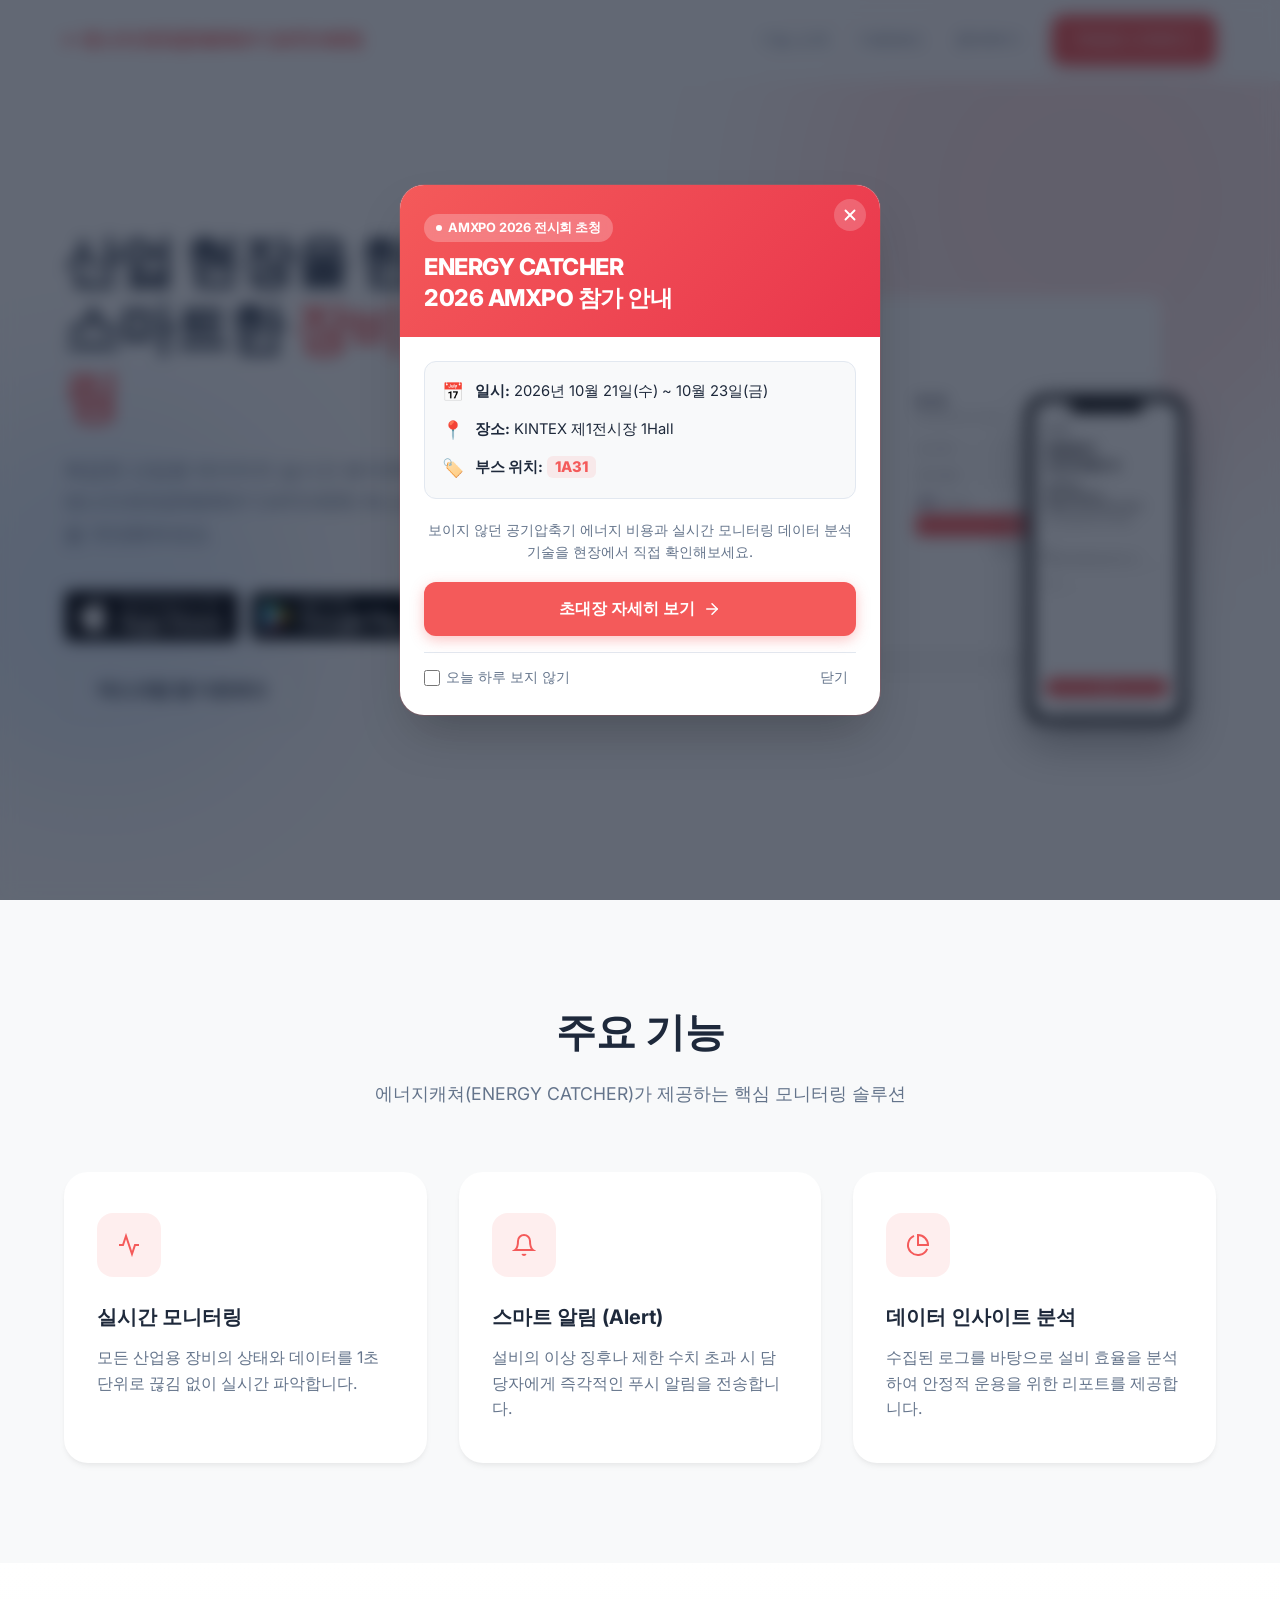
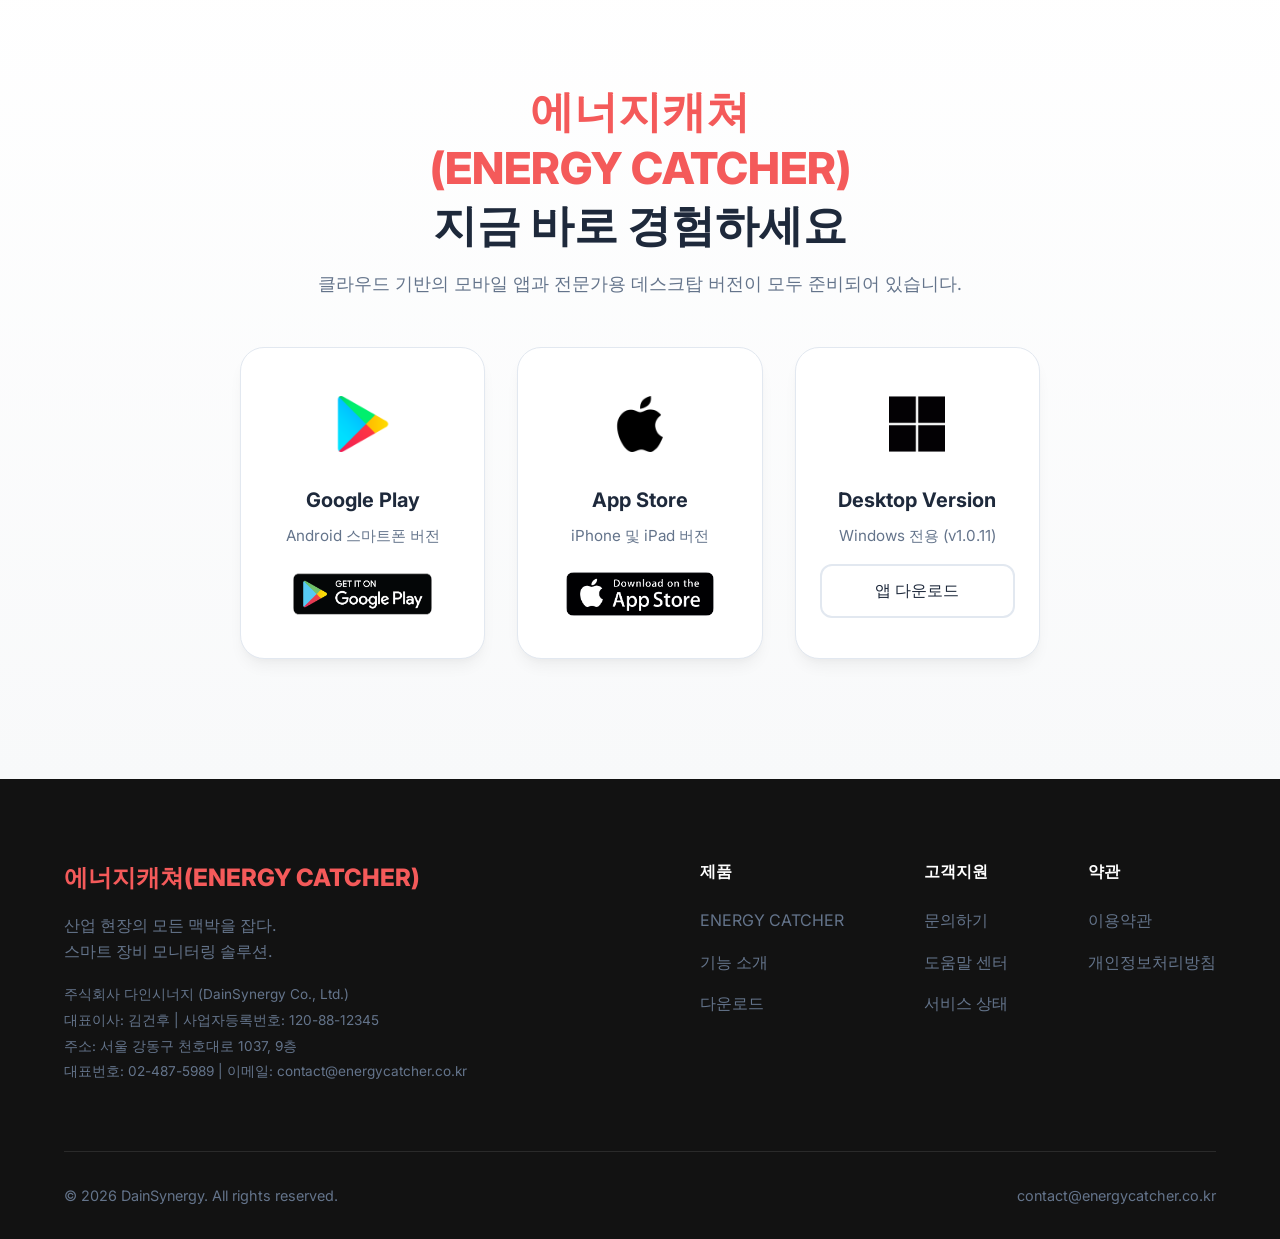
==== commit 9156c4e6: "Update index.html" ====
--- a/index.html
+++ b/index.html
@@ -148,7 +148,7 @@
                                 <img src="images/windows_11.png" alt="Windows Icon">
                             </div>
                             <h3>Desktop Version</h3>
-                            <p>Windows 전용 (v1.0.10)</p>
+                            <p>Windows 전용 (v1.0.11)</p>
                             <a href="https://github.com/superdain/energycatcher/releases/download/latest/EnergyCatcher_Setup.zip" class="btn btn-outline d-btn">앱 다운로드</a>
                         </div>
                     </div>
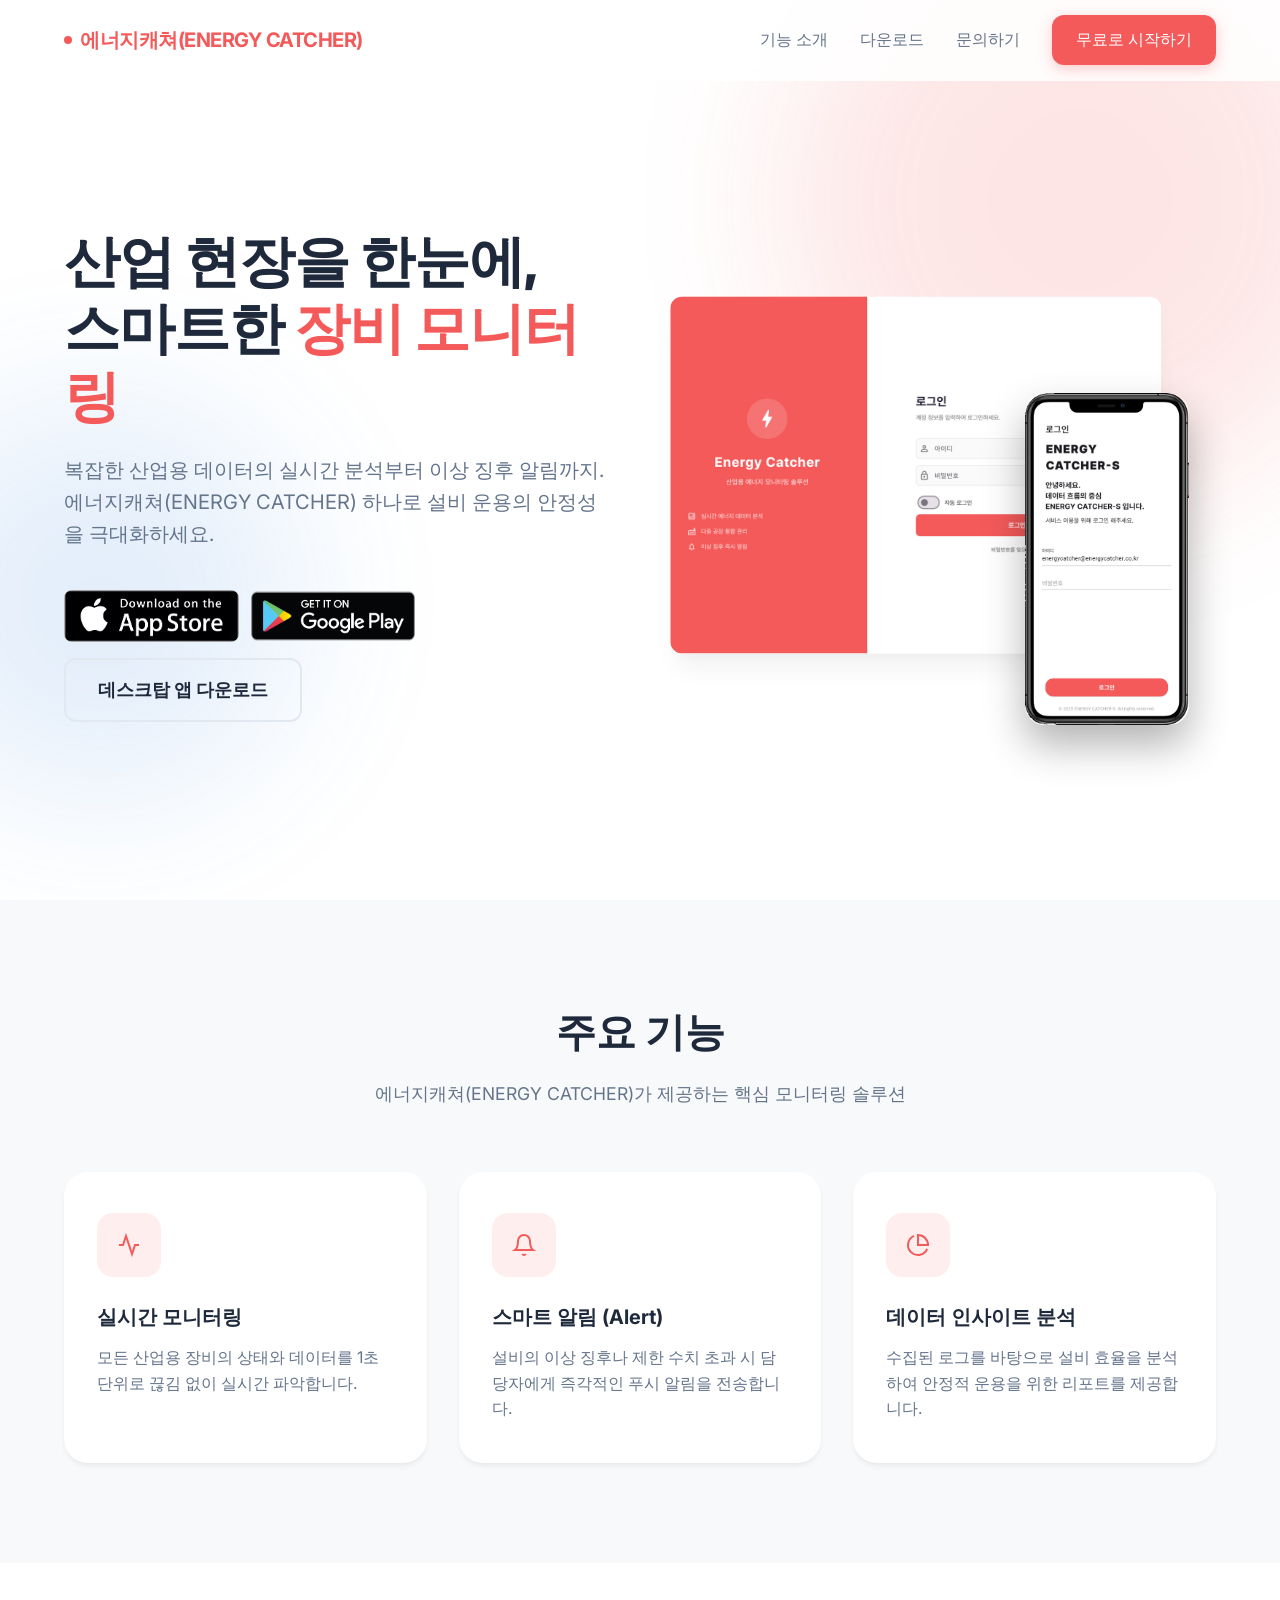
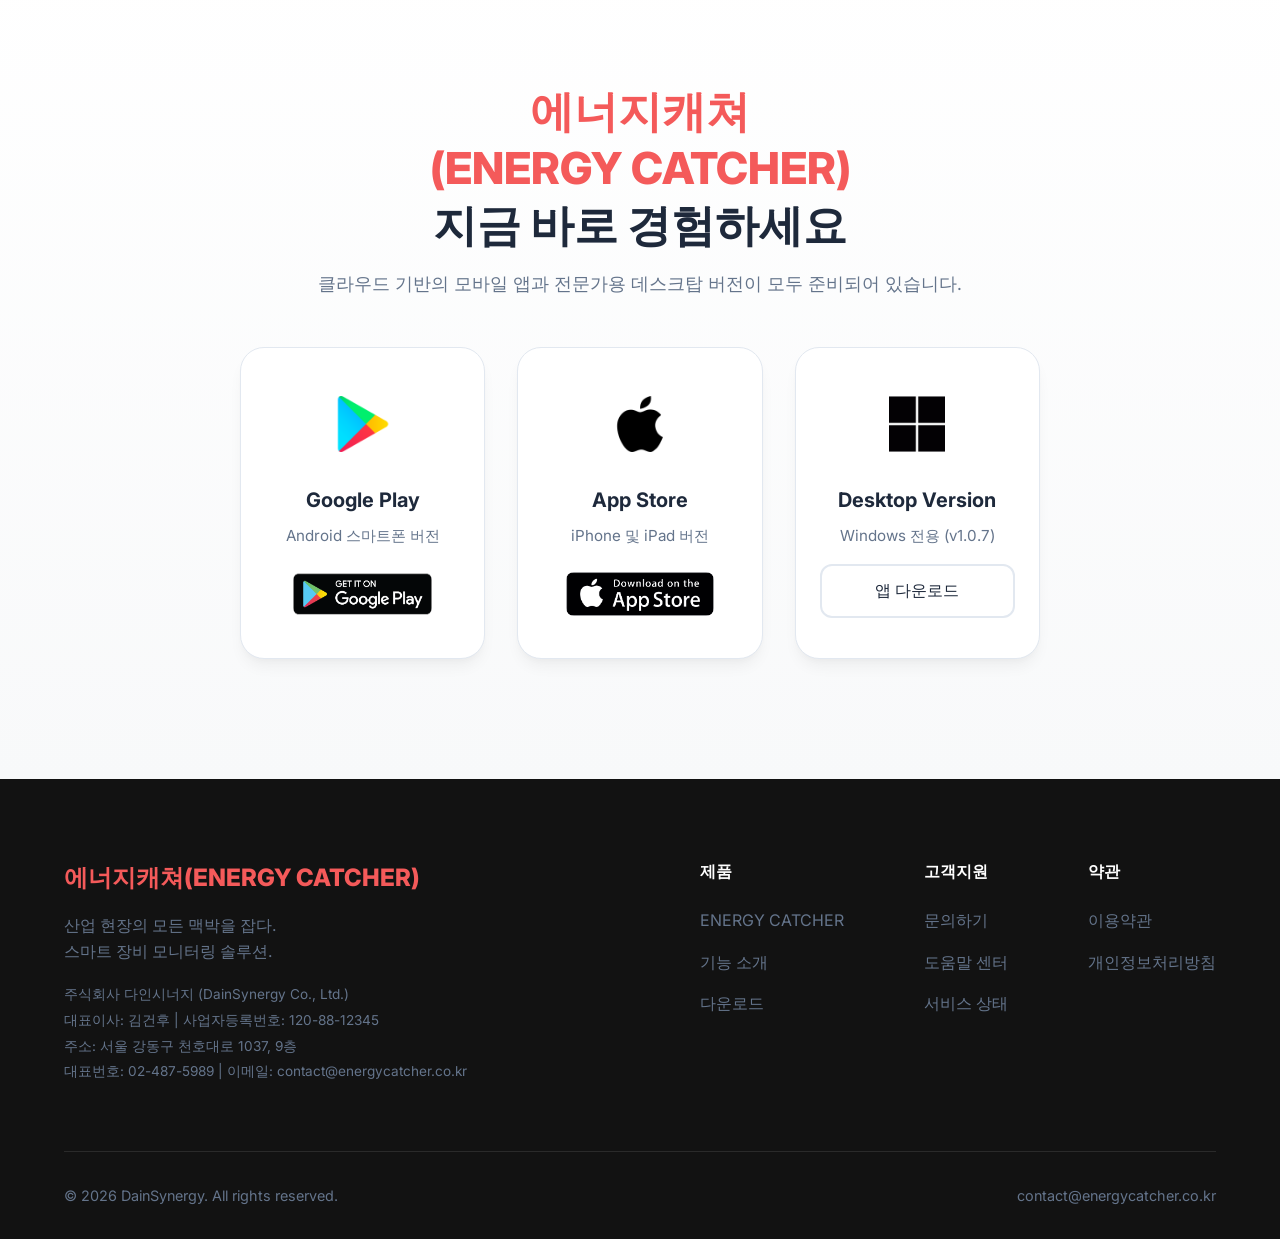
==== commit 574c7516: "Add files via upload" ====
--- a/index.html
+++ b/index.html
@@ -2,6 +2,7 @@
 <html lang="ko">
 <head>
     <meta charset="UTF-8">
+    <link rel="icon" type="image/png" sizes="256x256" href="https://energycatcher.co.kr/images/launcher_icon.png">
     <meta name="naver-site-verification" content="3d06e185a301b6648361019f347a71e3105c3415" />
     <meta name="viewport" content="width=device-width, initial-scale=1.0">
     <title>ENERGY CATCHER - 에너지캐쳐 스마트 산업용 장비 모니터링 | DainSynergy</title>
@@ -148,7 +149,7 @@
                                 <img src="images/windows_11.png" alt="Windows Icon">
                             </div>
                             <h3>Desktop Version</h3>
-                            <p>Windows 전용 (v1.0.11)</p>
+                            <p>Windows 전용 (v1.0.7)</p>
                             <a href="https://github.com/superdain/energycatcher/releases/download/latest/EnergyCatcher_Setup.zip" class="btn btn-outline d-btn">앱 다운로드</a>
                         </div>
                     </div>
@@ -300,7 +301,7 @@
         }
 
         if (exhibitionModal) {
-            checkAndShowModal();
+            // AMXPO 2026 has ended; automatic invitation popup is disabled.
             if (modalCloseBtn) modalCloseBtn.addEventListener('click', closeModal);
             if (modalCloseFooterBtn) modalCloseFooterBtn.addEventListener('click', closeModal);
             exhibitionModal.addEventListener('click', (e) => {
@@ -311,4 +312,4 @@
         }
     </script>
 </body>
-</html>
+</html>
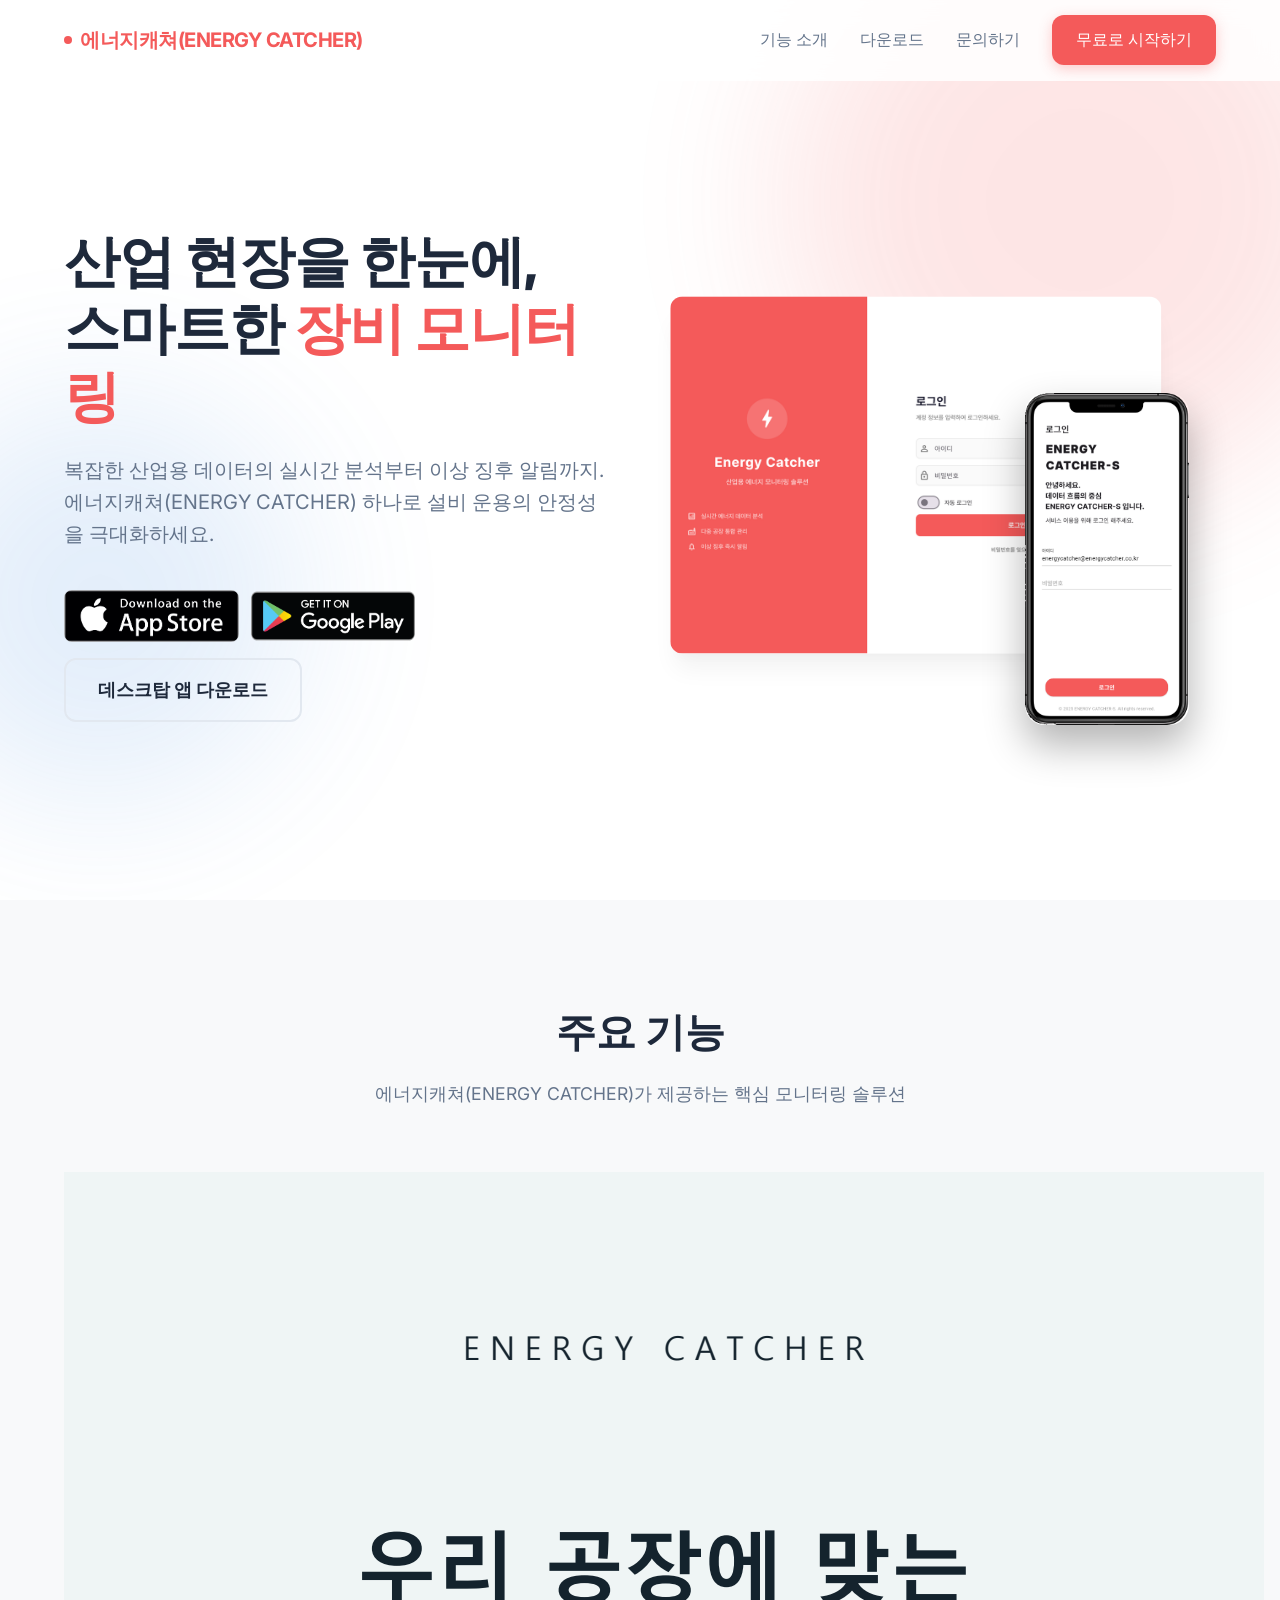
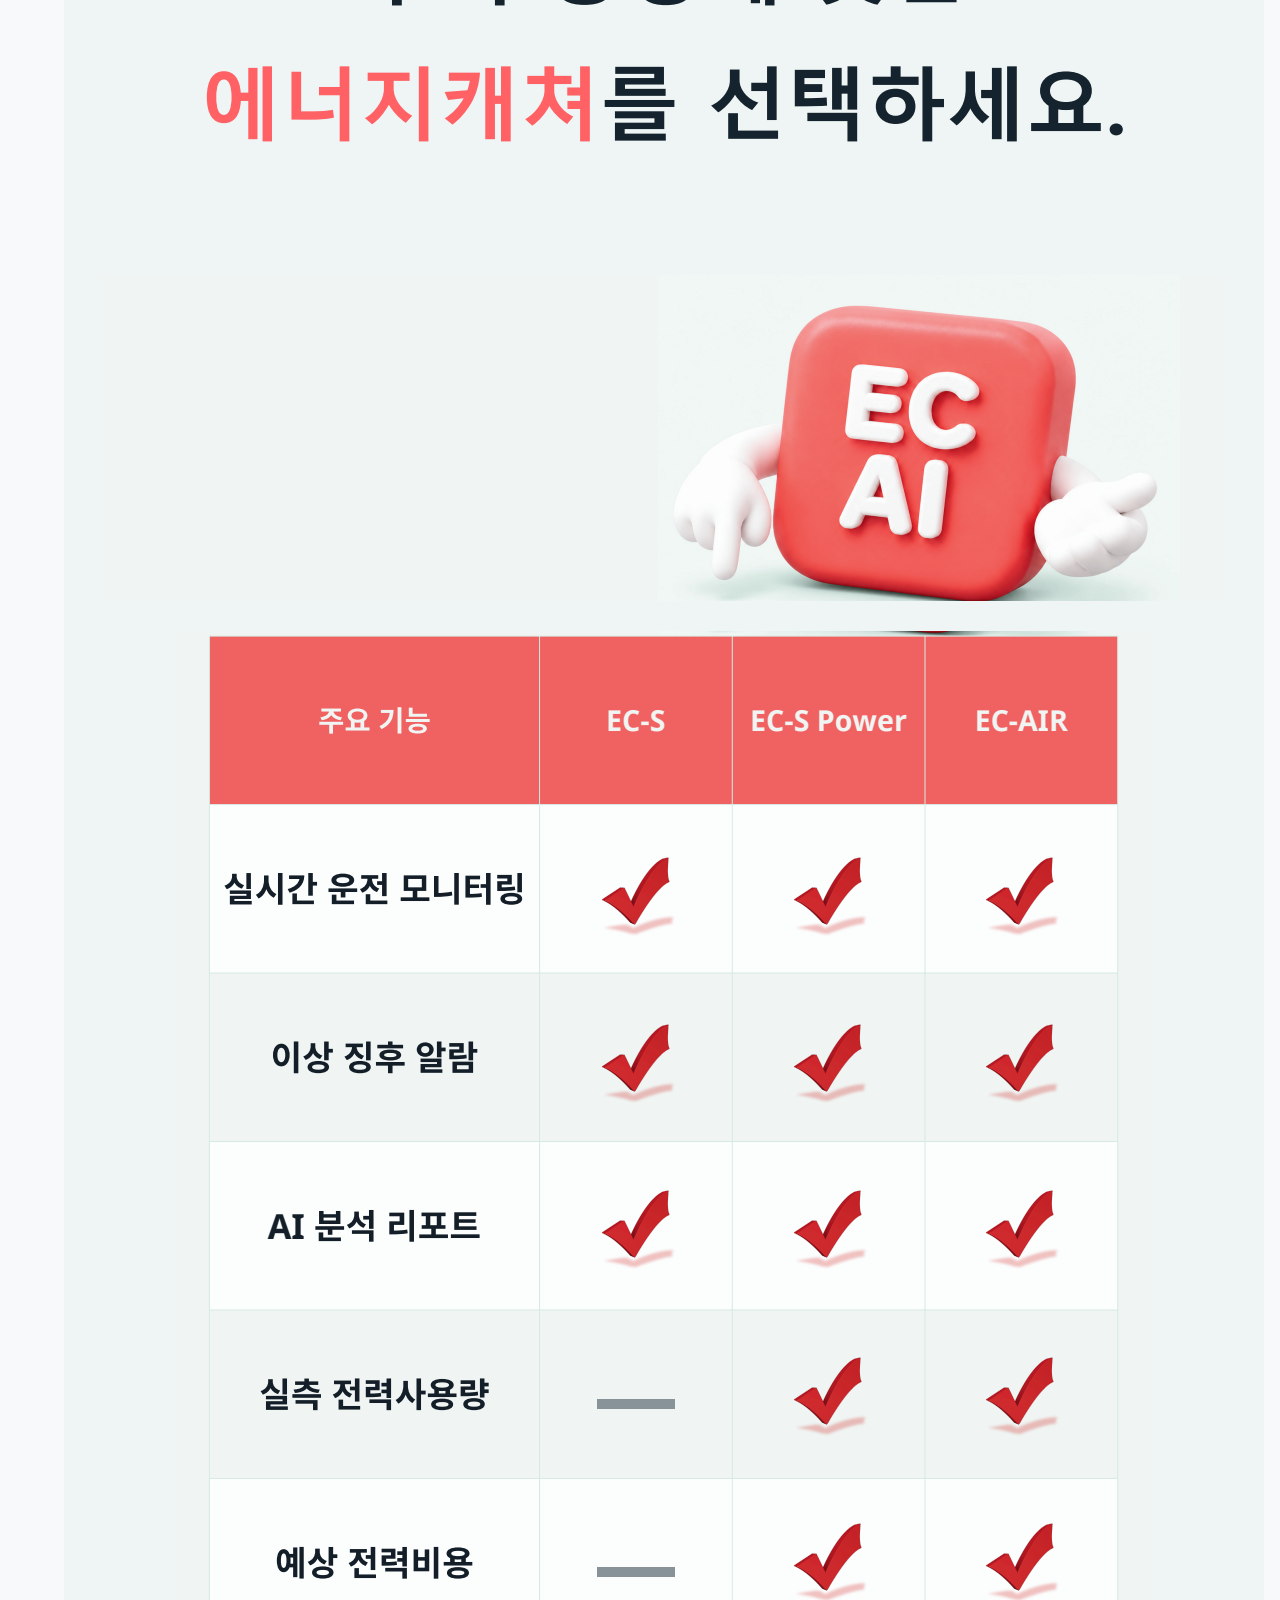
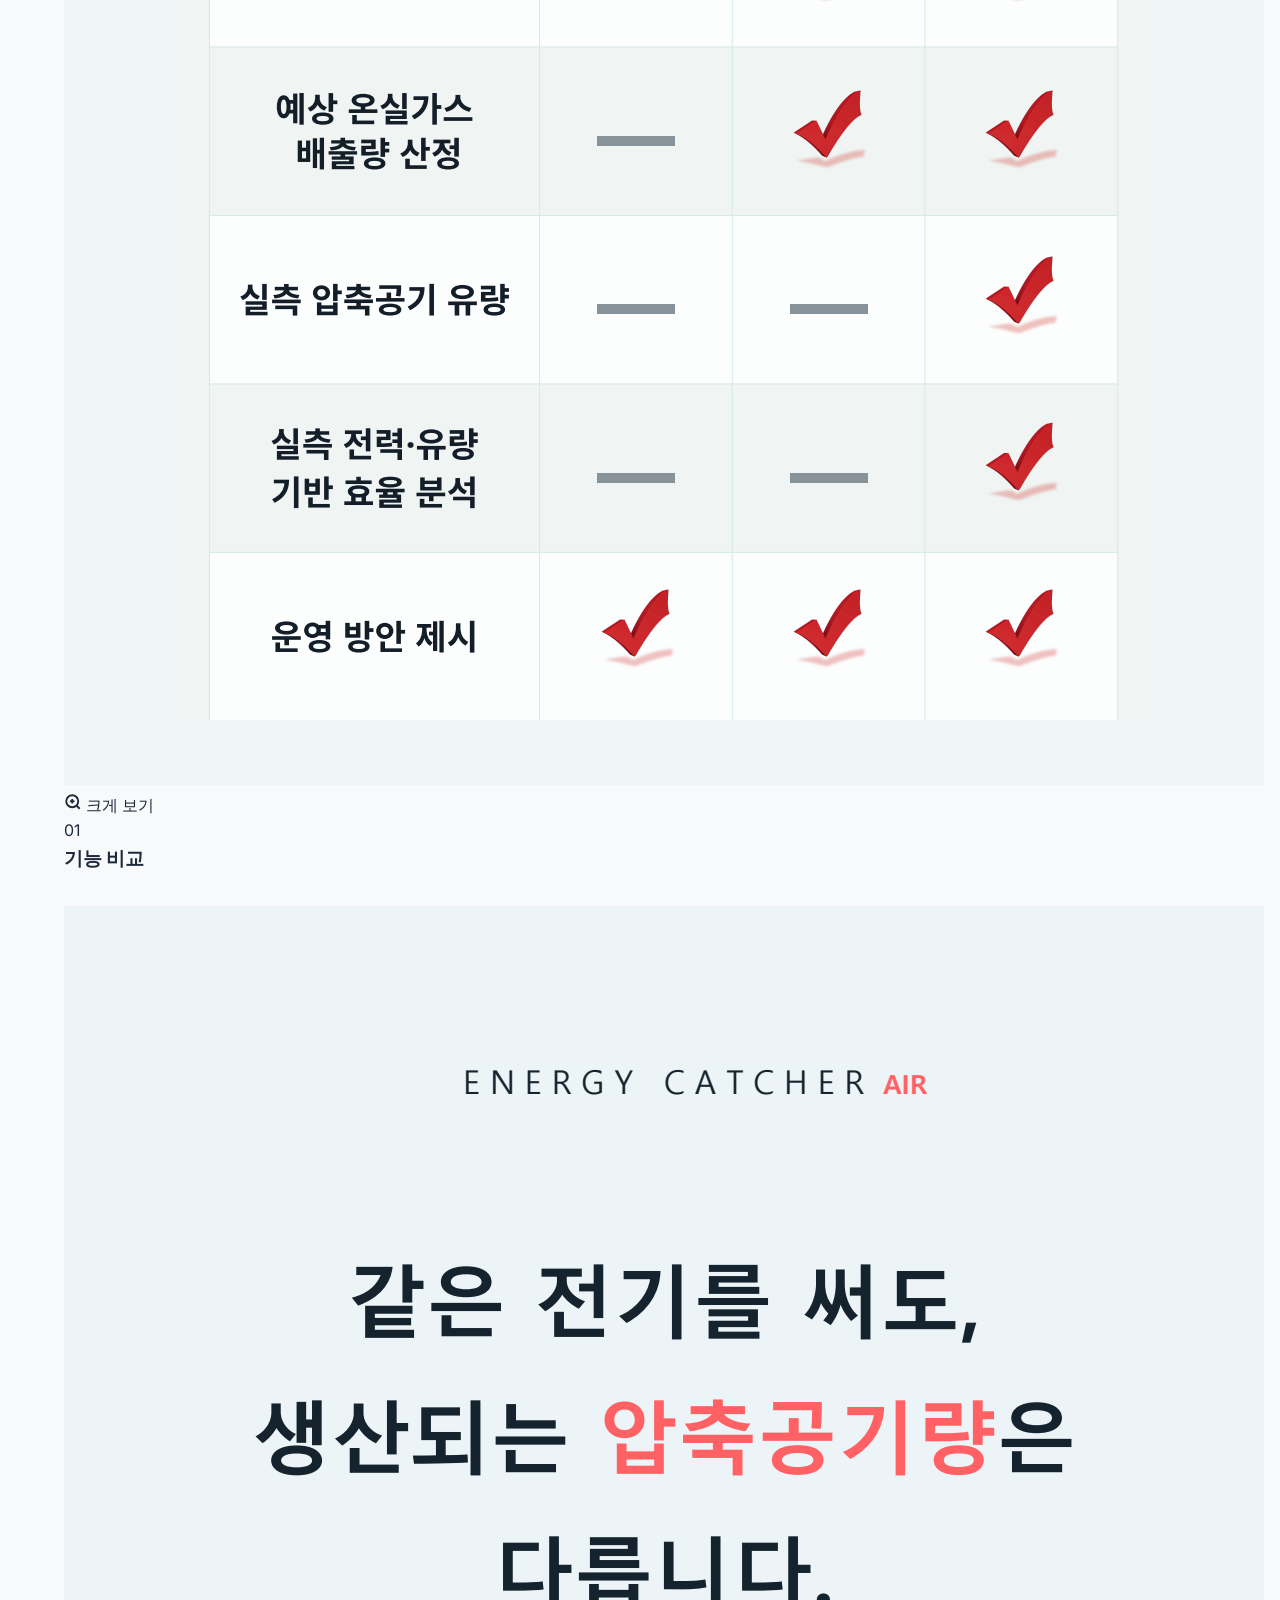
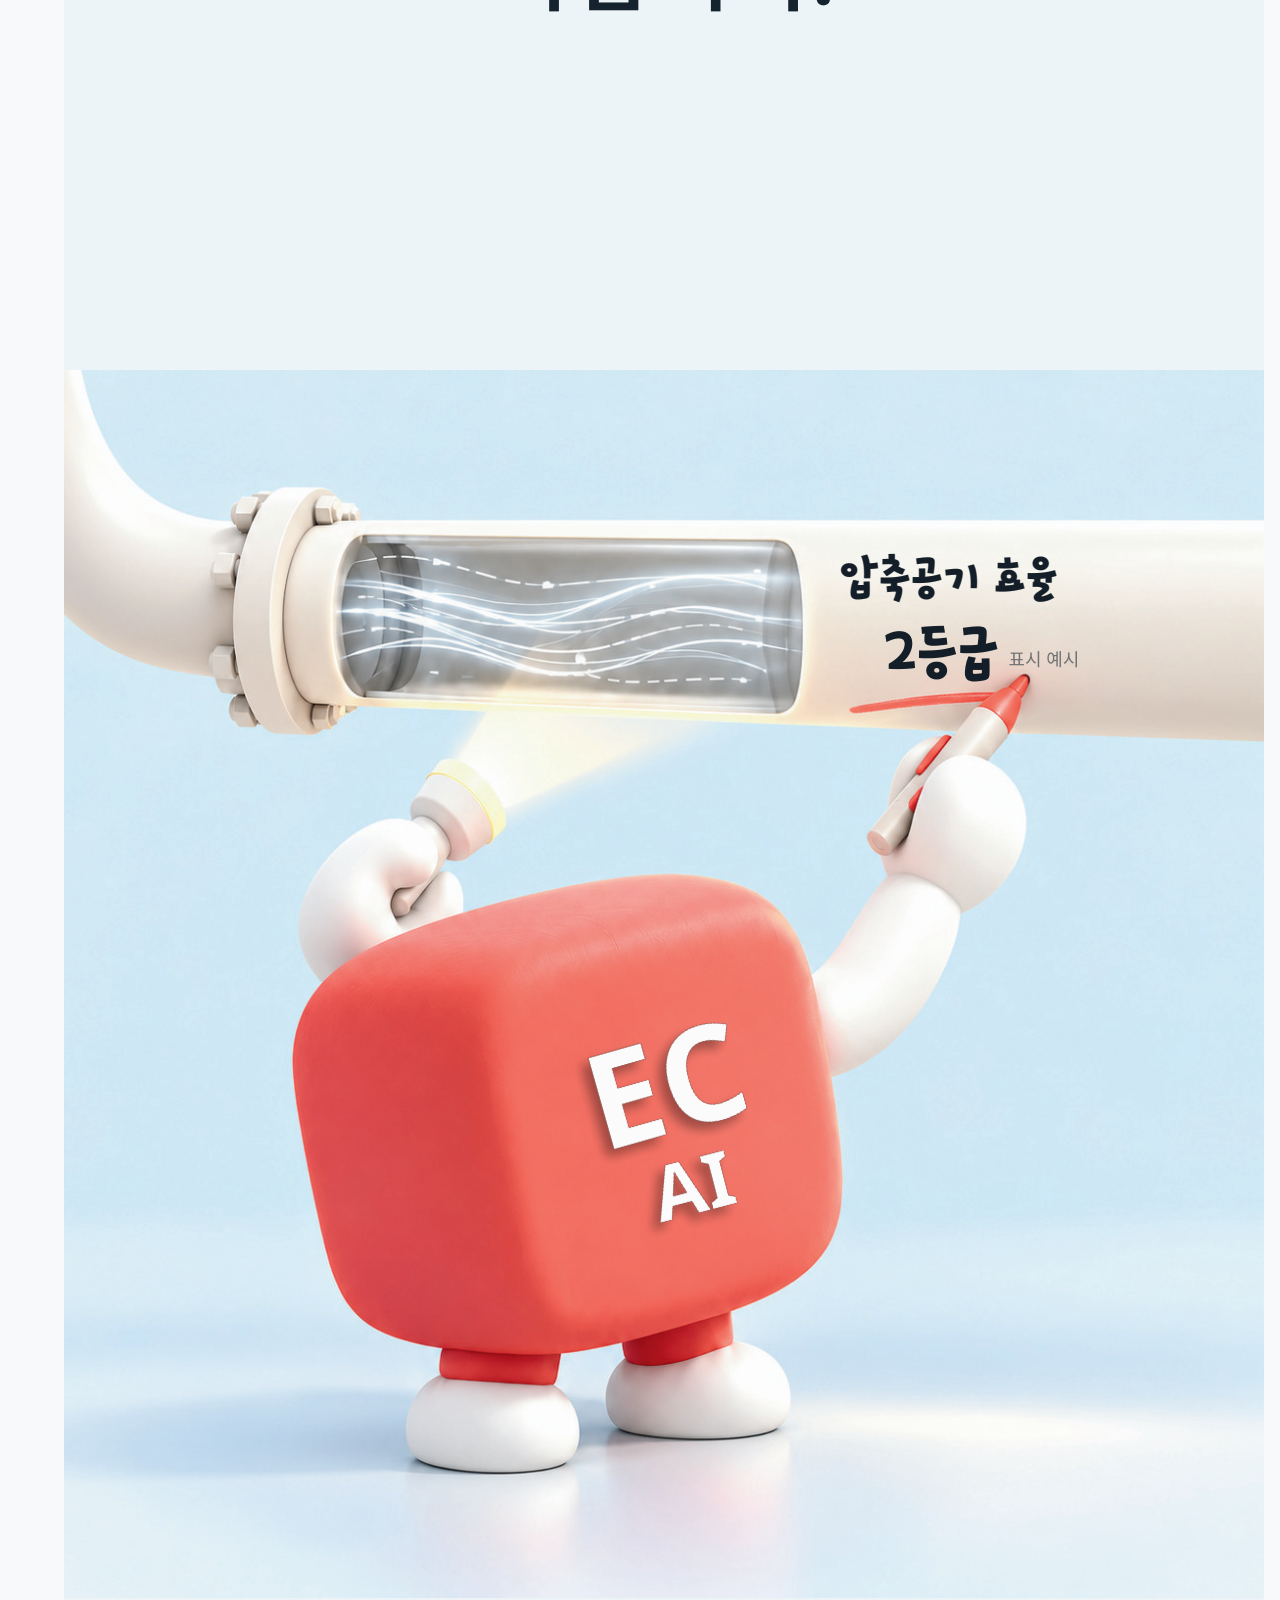
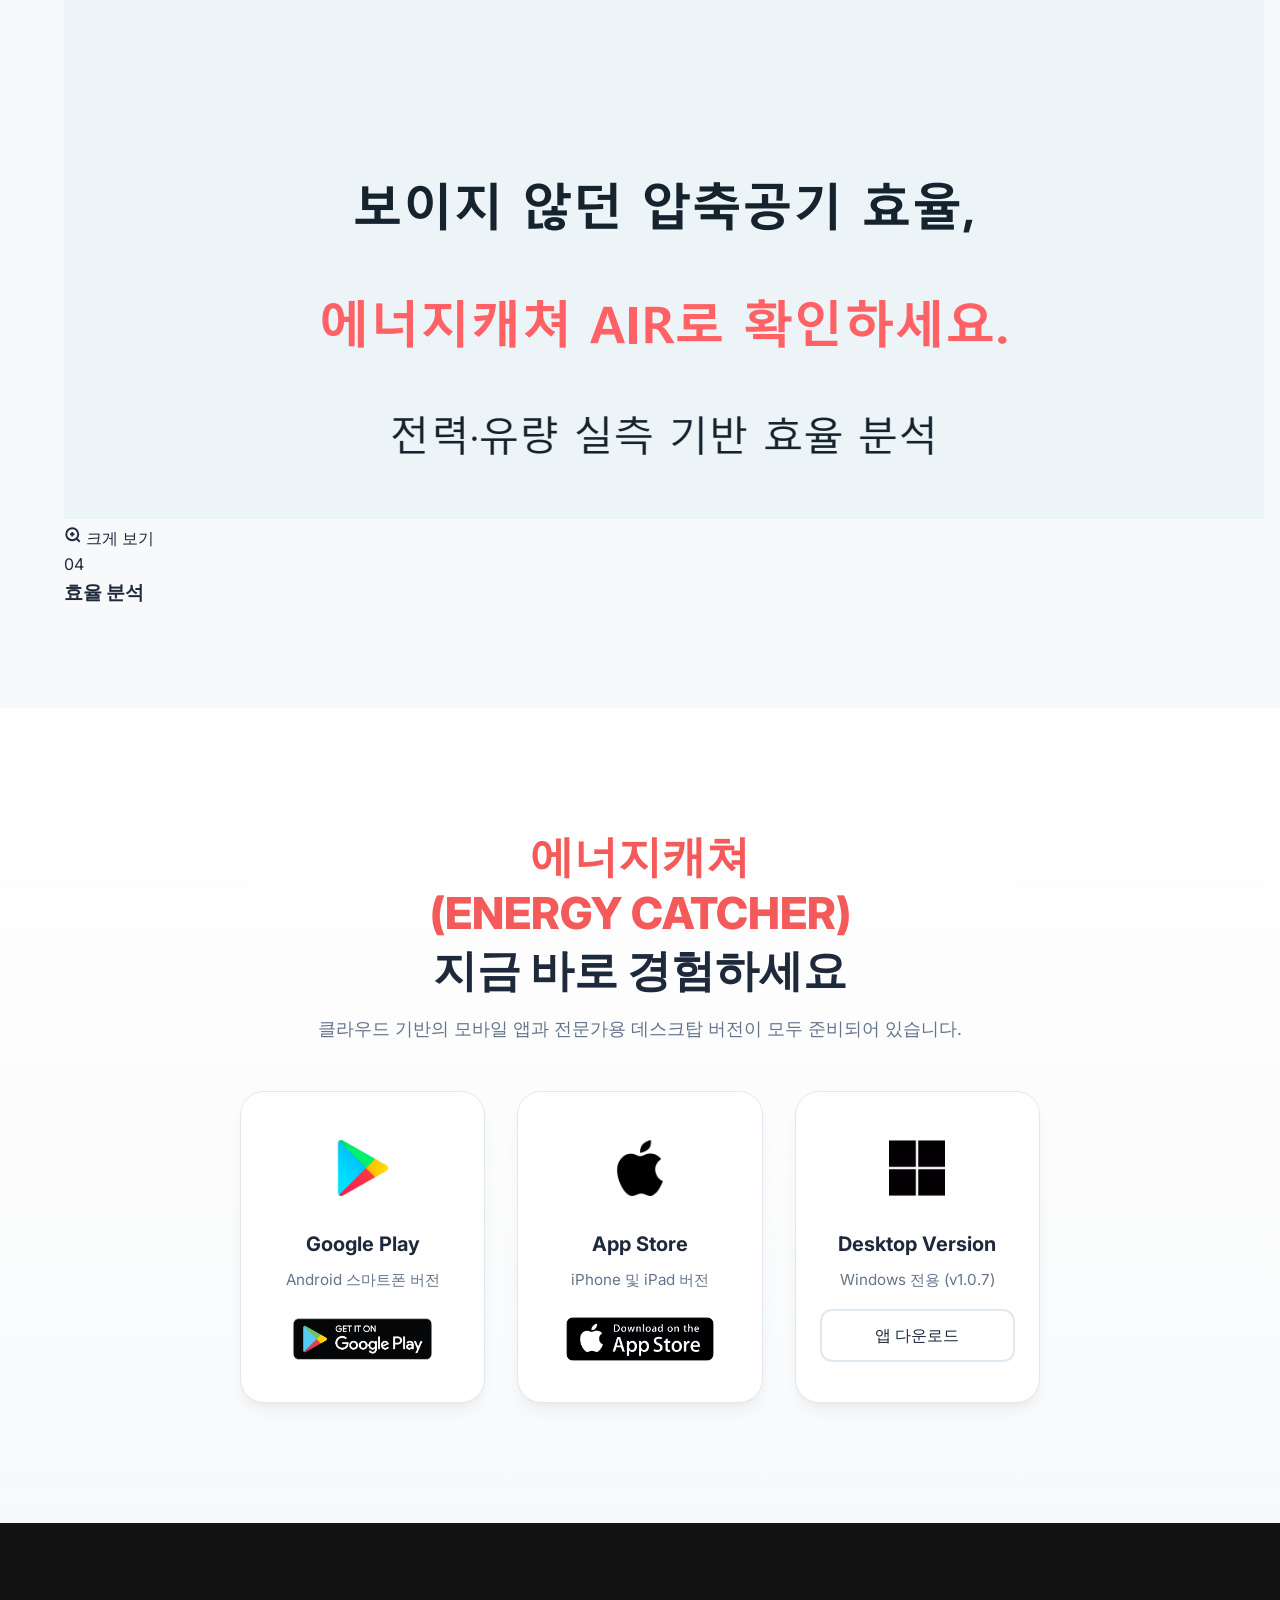
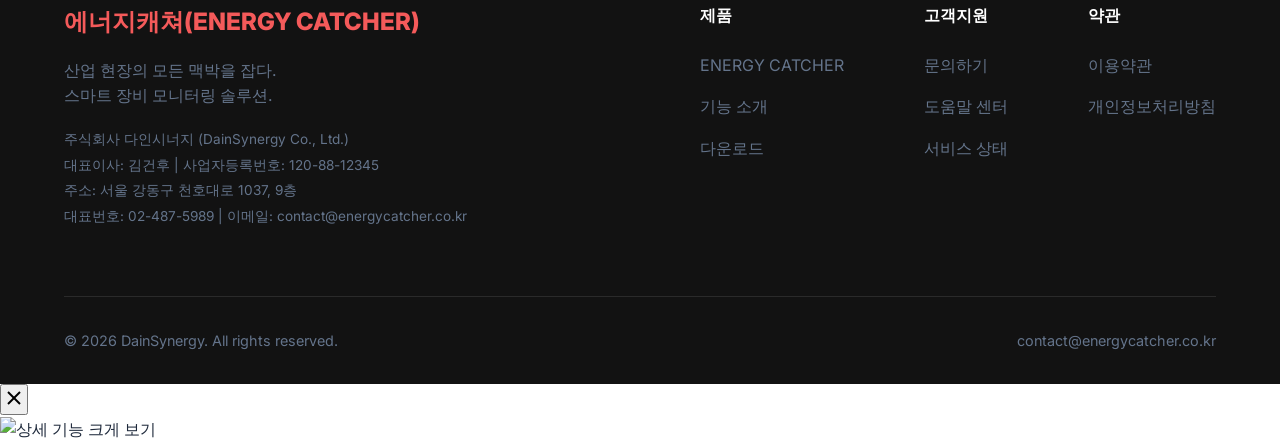
==== commit 8865400a: "Add files via upload" ====
--- a/index.html
+++ b/index.html
@@ -79,29 +79,72 @@
                     <p class="section-subtitle">에너지캐쳐(ENERGY CATCHER)가 제공하는 핵심 모니터링 솔루션</p>
                 </div>
                 <div class="features-grid">
-                    <!-- Feature 1 -->
-                    <div class="feature-card">
-                        <div class="feature-icon">
-                            <svg width="24" height="24" viewBox="0 0 24 24" fill="none" class="f-icon" stroke="currentColor" stroke-width="2"><path d="M22 12h-4l-3 9L9 3l-3 9H2"></path></svg>
-                        </div>
-                        <h3 class="feature-name">실시간 모니터링</h3>
-                        <p class="feature-desc">모든 산업용 장비의 상태와 데이터를 1초 단위로 끊김 없이 실시간 파악합니다.</p>
-                    </div>
-                    <!-- Feature 2 -->
-                    <div class="feature-card">
-                        <div class="feature-icon">
-                            <svg width="24" height="24" viewBox="0 0 24 24" fill="none" class="f-icon" stroke="currentColor" stroke-width="2"><path d="M18 8A6 6 0 0 0 6 8c0 7-3 9-3 9h18s-3-2-3-9"></path><path d="M13.73 21a2 2 0 0 1-3.46 0"></path></svg>
-                        </div>
-                        <h3 class="feature-name">스마트 알림 (Alert)</h3>
-                        <p class="feature-desc">설비의 이상 징후나 제한 수치 초과 시 담당자에게 즉각적인 푸시 알림을 전송합니다.</p>
-                    </div>
-                    <!-- Feature 3 -->
-                    <div class="feature-card">
-                        <div class="feature-icon">
-                            <svg width="24" height="24" viewBox="0 0 24 24" fill="none" class="f-icon" stroke="currentColor" stroke-width="2"><path d="M21.21 15.89A10 10 0 1 1 8 2.83"></path><path d="M22 12A10 10 0 0 0 12 2v10z"></path></svg>
-                        </div>
-                        <h3 class="feature-name">데이터 인사이트 분석</h3>
-                        <p class="feature-desc">수집된 로그를 바탕으로 설비 효율을 분석하여 안정적 운용을 위한 리포트를 제공합니다.</p>
+                    <!-- Feature Card 01: 기능 비교 -->
+                    <div class="feature-img-card" onclick="openFeatureLightbox('images/01_기능비교.png', '에너지캐쳐 라인업 기능 비교')">
+                        <div class="feature-img-wrap">
+                            <img src="images/01_기능비교.png" alt="에너지캐쳐 제품별 기능 비교 안내" class="feature-thumb-img" loading="lazy">
+                            <div class="feature-card-overlay">
+                                <span class="zoom-btn-pill">
+                                    <svg width="18" height="18" viewBox="0 0 24 24" fill="none" stroke="currentColor" stroke-width="2.5"><circle cx="11" cy="11" r="8"></circle><line x1="21" y1="21" x2="16.65" y2="16.65"></line><line x1="11" y1="8" x2="11" y2="14"></line><line x1="8" y1="11" x2="14" y2="11"></line></svg>
+                                    크게 보기
+                                </span>
+                            </div>
+                        </div>
+                        <div class="feature-card-footer">
+                            <span class="f-card-num">01</span>
+                            <h3 class="f-card-title">기능 비교</h3>
+                        </div>
+                    </div>
+
+                    <!-- Feature Card 02: AI 알림 -->
+                    <div class="feature-img-card" onclick="openFeatureLightbox('images/02_AI알림.png', '똑똑한 AI 알림')">
+                        <div class="feature-img-wrap">
+                            <img src="images/02_AI알림.png" alt="똑똑한 AI 알림 안내" class="feature-thumb-img" loading="lazy">
+                            <div class="feature-card-overlay">
+                                <span class="zoom-btn-pill">
+                                    <svg width="18" height="18" viewBox="0 0 24 24" fill="none" stroke="currentColor" stroke-width="2.5"><circle cx="11" cy="11" r="8"></circle><line x1="21" y1="21" x2="16.65" y2="16.65"></line><line x1="11" y1="8" x2="11" y2="14"></line><line x1="8" y1="11" x2="14" y2="11"></line></svg>
+                                    크게 보기
+                                </span>
+                            </div>
+                        </div>
+                        <div class="feature-card-footer">
+                            <span class="f-card-num">02</span>
+                            <h3 class="f-card-title">AI 알림</h3>
+                        </div>
+                    </div>
+
+                    <!-- Feature Card 03: 이상 발견 -->
+                    <div class="feature-img-card" onclick="openFeatureLightbox('images/03_이상발견.png', '이상 징후 사전 감지')">
+                        <div class="feature-img-wrap">
+                            <img src="images/03_이상발견.png" alt="작은 이상을 먼저 발견하는 사전 감지 시스템" class="feature-thumb-img" loading="lazy">
+                            <div class="feature-card-overlay">
+                                <span class="zoom-btn-pill">
+                                    <svg width="18" height="18" viewBox="0 0 24 24" fill="none" stroke="currentColor" stroke-width="2.5"><circle cx="11" cy="11" r="8"></circle><line x1="21" y1="21" x2="16.65" y2="16.65"></line><line x1="11" y1="8" x2="11" y2="14"></line><line x1="8" y1="11" x2="14" y2="11"></line></svg>
+                                    크게 보기
+                                </span>
+                            </div>
+                        </div>
+                        <div class="feature-card-footer">
+                            <span class="f-card-num">03</span>
+                            <h3 class="f-card-title">이상 발견</h3>
+                        </div>
+                    </div>
+
+                    <!-- Feature Card 04: 효율 분석 -->
+                    <div class="feature-img-card" onclick="openFeatureLightbox('images/04_효율분석.png', '압축공기 효율 분석')">
+                        <div class="feature-img-wrap">
+                            <img src="images/04_효율분석.png" alt="전력·유량 실측 기반 압축공기 효율 분석" class="feature-thumb-img" loading="lazy">
+                            <div class="feature-card-overlay">
+                                <span class="zoom-btn-pill">
+                                    <svg width="18" height="18" viewBox="0 0 24 24" fill="none" stroke="currentColor" stroke-width="2.5"><circle cx="11" cy="11" r="8"></circle><line x1="21" y1="21" x2="16.65" y2="16.65"></line><line x1="11" y1="8" x2="11" y2="14"></line><line x1="8" y1="11" x2="14" y2="11"></line></svg>
+                                    크게 보기
+                                </span>
+                            </div>
+                        </div>
+                        <div class="feature-card-footer">
+                            <span class="f-card-num">04</span>
+                            <h3 class="f-card-title">효율 분석</h3>
+                        </div>
                     </div>
                 </div>
             </div>
@@ -310,6 +353,44 @@
                 }
             });
         }
+
+        // Feature Lightbox Modal Logic
+        const lightboxModal = document.getElementById('feature-lightbox');
+        const lightboxImg = document.getElementById('feature-lightbox-img');
+
+        function openFeatureLightbox(src, alt) {
+            if (!lightboxModal || !lightboxImg) return;
+            lightboxImg.src = src;
+            lightboxImg.alt = alt || '상세 기능 이미지';
+            lightboxModal.classList.add('active');
+            lightboxModal.setAttribute('aria-hidden', 'false');
+            document.body.style.overflow = 'hidden';
+        }
+
+        function closeFeatureLightbox(event) {
+            if (!lightboxModal) return;
+            if (!event || event.target === lightboxModal || event.target.closest('.feature-lightbox-close')) {
+                lightboxModal.classList.remove('active');
+                lightboxModal.setAttribute('aria-hidden', 'true');
+                document.body.style.overflow = '';
+            }
+        }
+
+        window.addEventListener('keydown', (e) => {
+            if (e.key === 'Escape' && lightboxModal && lightboxModal.classList.contains('active')) {
+                closeFeatureLightbox();
+            }
+        });
     </script>
+
+    <!-- Feature Lightbox Modal -->
+    <div id="feature-lightbox" class="feature-lightbox-modal" aria-hidden="true" onclick="closeFeatureLightbox(event)">
+        <button class="feature-lightbox-close" aria-label="닫기" onclick="closeFeatureLightbox()">
+            <svg width="24" height="24" viewBox="0 0 24 24" fill="none" stroke="currentColor" stroke-width="2"><line x1="18" y1="6" x2="6" y2="18"></line><line x1="6" y1="6" x2="18" y2="18"></line></svg>
+        </button>
+        <div class="feature-lightbox-dialog" onclick="event.stopPropagation()">
+            <img id="feature-lightbox-img" src="" alt="상세 기능 크게 보기">
+        </div>
+    </div>
 </body>
 </html>
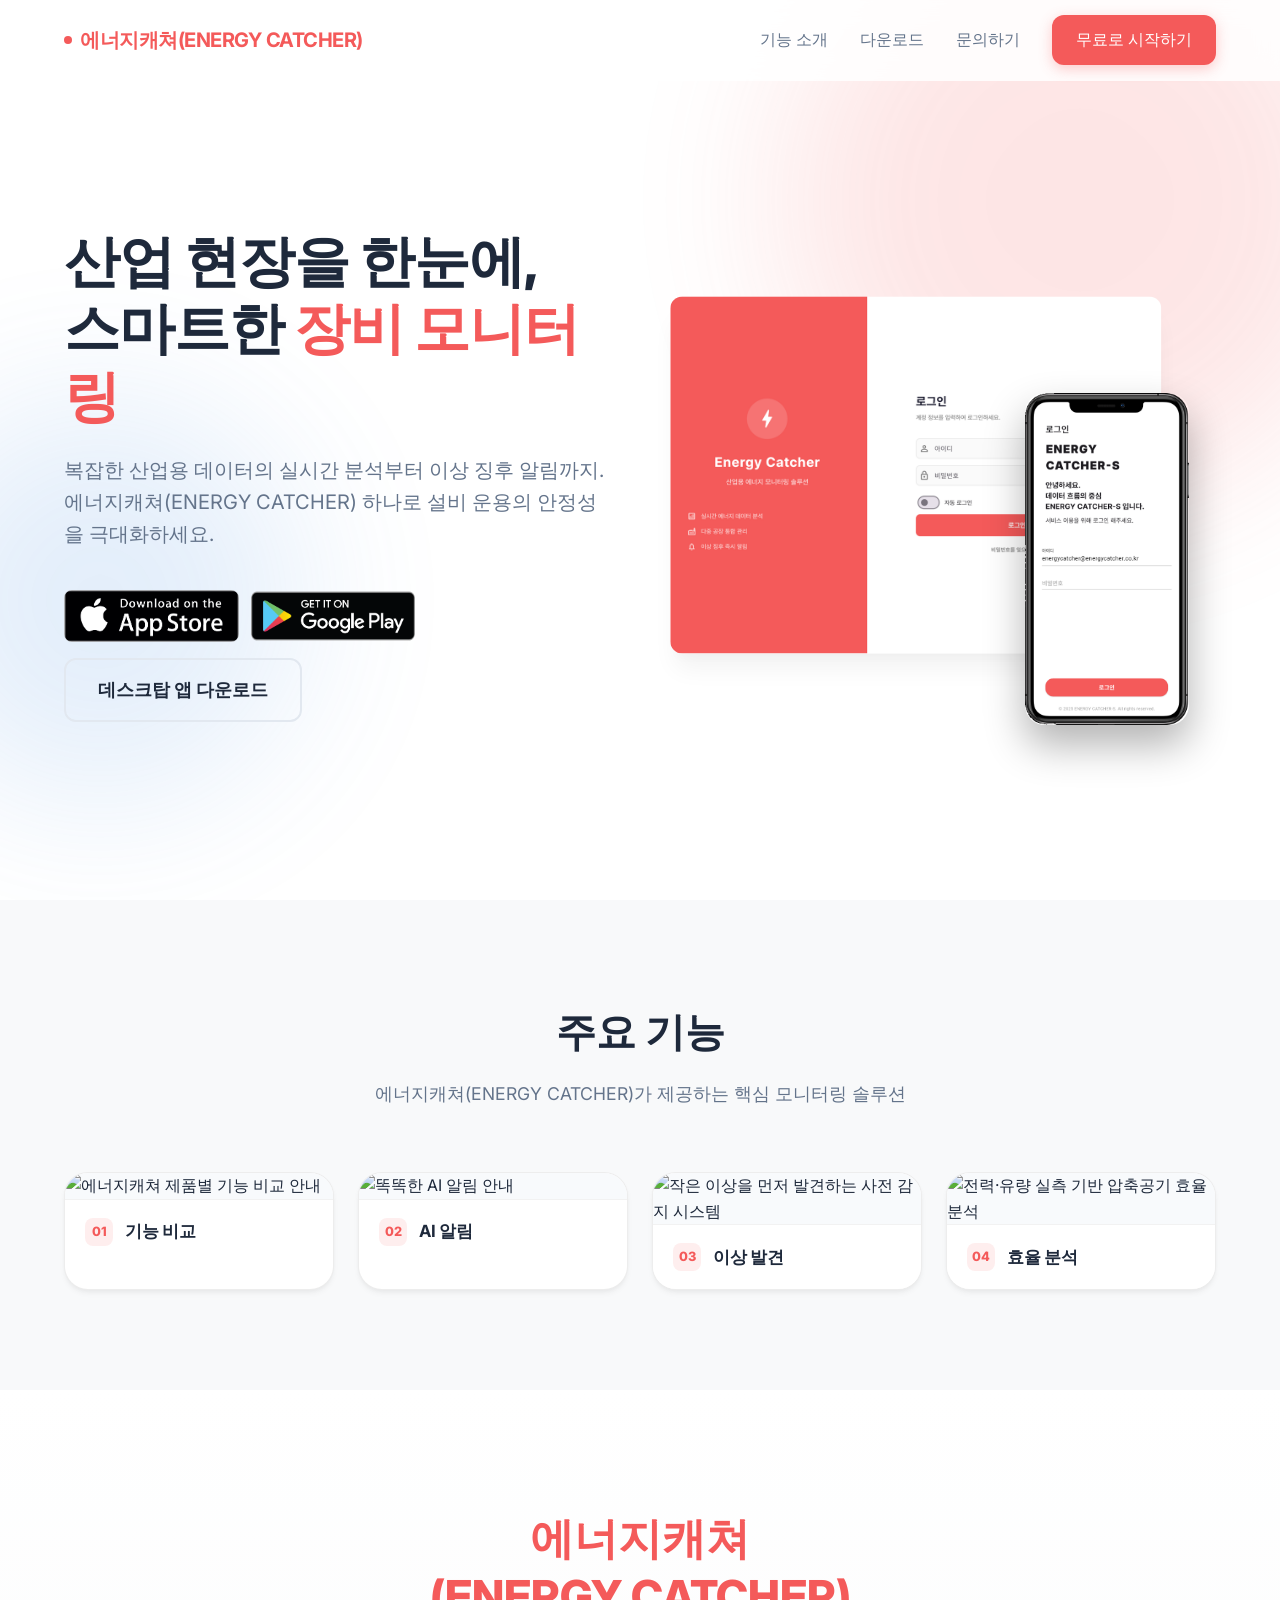
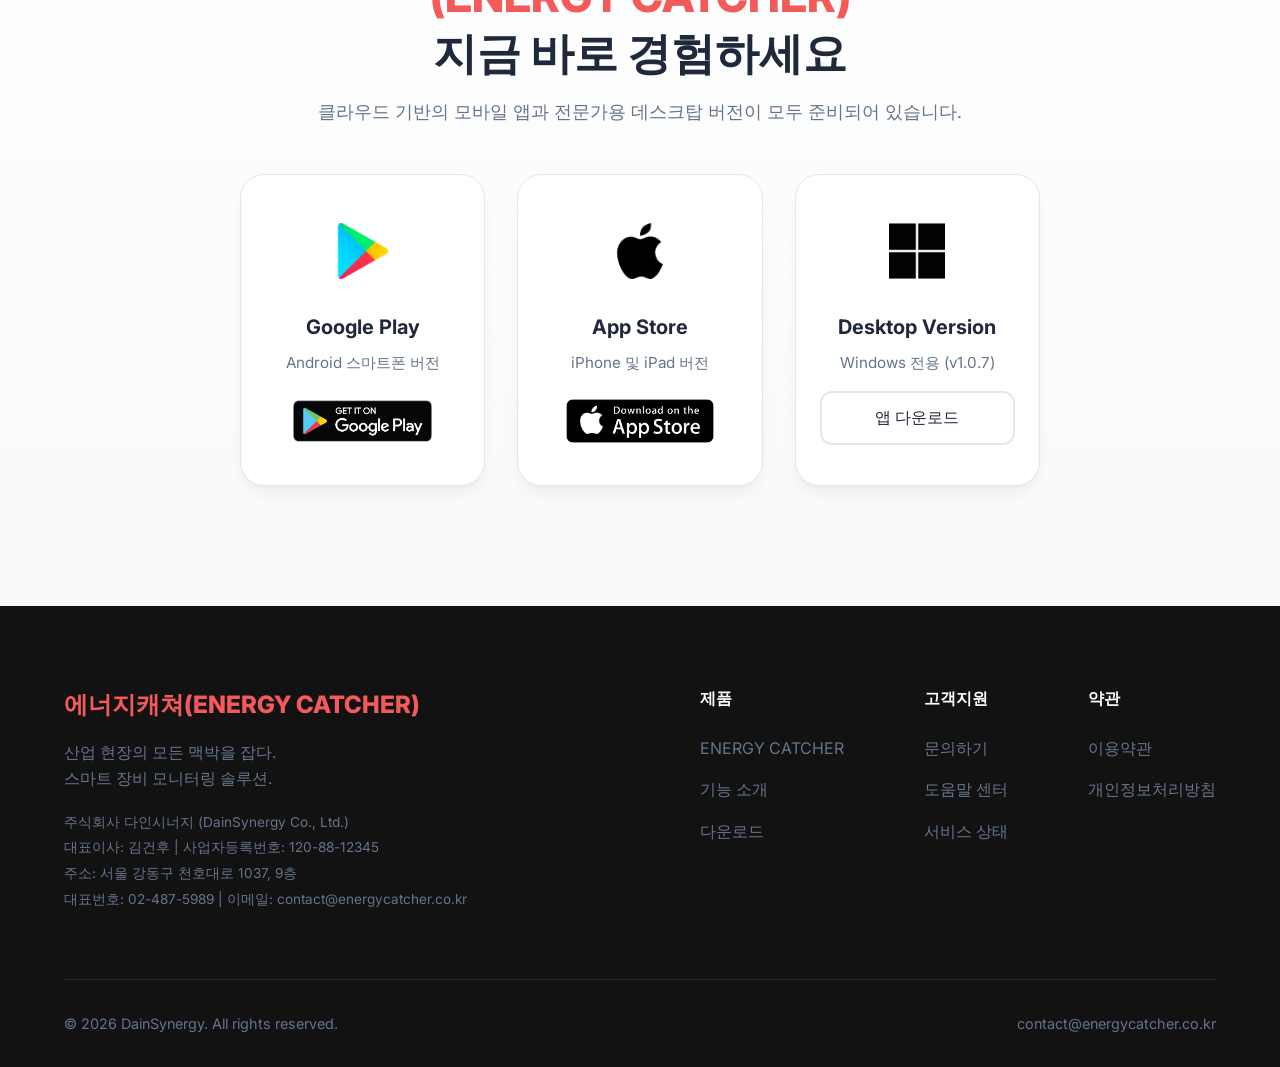
==== commit 6795a838: "Add files via upload" ====
--- a/index.html
+++ b/index.html
@@ -80,9 +80,9 @@
                 </div>
                 <div class="features-grid">
                     <!-- Feature Card 01: 기능 비교 -->
-                    <div class="feature-img-card" onclick="openFeatureLightbox('images/01_기능비교.png', '에너지캐쳐 라인업 기능 비교')">
+                    <div class="feature-img-card" data-img="images/feature_01.png" data-alt="에너지캐쳐 라인업 기능 비교" onclick="openFeatureLightbox('images/feature_01.png', '에너지캐쳐 라인업 기능 비교')">
                         <div class="feature-img-wrap">
-                            <img src="images/01_기능비교.png" alt="에너지캐쳐 제품별 기능 비교 안내" class="feature-thumb-img" loading="lazy">
+                            <img src="images/feature_01.png" alt="에너지캐쳐 제품별 기능 비교 안내" class="feature-thumb-img" loading="lazy">
                             <div class="feature-card-overlay">
                                 <span class="zoom-btn-pill">
                                     <svg width="18" height="18" viewBox="0 0 24 24" fill="none" stroke="currentColor" stroke-width="2.5"><circle cx="11" cy="11" r="8"></circle><line x1="21" y1="21" x2="16.65" y2="16.65"></line><line x1="11" y1="8" x2="11" y2="14"></line><line x1="8" y1="11" x2="14" y2="11"></line></svg>
@@ -97,9 +97,9 @@
                     </div>
 
                     <!-- Feature Card 02: AI 알림 -->
-                    <div class="feature-img-card" onclick="openFeatureLightbox('images/02_AI알림.png', '똑똑한 AI 알림')">
+                    <div class="feature-img-card" data-img="images/feature_02.png" data-alt="똑똑한 AI 알림" onclick="openFeatureLightbox('images/feature_02.png', '똑똑한 AI 알림')">
                         <div class="feature-img-wrap">
-                            <img src="images/02_AI알림.png" alt="똑똑한 AI 알림 안내" class="feature-thumb-img" loading="lazy">
+                            <img src="images/feature_02.png" alt="똑똑한 AI 알림 안내" class="feature-thumb-img" loading="lazy">
                             <div class="feature-card-overlay">
                                 <span class="zoom-btn-pill">
                                     <svg width="18" height="18" viewBox="0 0 24 24" fill="none" stroke="currentColor" stroke-width="2.5"><circle cx="11" cy="11" r="8"></circle><line x1="21" y1="21" x2="16.65" y2="16.65"></line><line x1="11" y1="8" x2="11" y2="14"></line><line x1="8" y1="11" x2="14" y2="11"></line></svg>
@@ -114,9 +114,9 @@
                     </div>
 
                     <!-- Feature Card 03: 이상 발견 -->
-                    <div class="feature-img-card" onclick="openFeatureLightbox('images/03_이상발견.png', '이상 징후 사전 감지')">
+                    <div class="feature-img-card" data-img="images/feature_03.png" data-alt="이상 징후 사전 감지" onclick="openFeatureLightbox('images/feature_03.png', '이상 징후 사전 감지')">
                         <div class="feature-img-wrap">
-                            <img src="images/03_이상발견.png" alt="작은 이상을 먼저 발견하는 사전 감지 시스템" class="feature-thumb-img" loading="lazy">
+                            <img src="images/feature_03.png" alt="작은 이상을 먼저 발견하는 사전 감지 시스템" class="feature-thumb-img" loading="lazy">
                             <div class="feature-card-overlay">
                                 <span class="zoom-btn-pill">
                                     <svg width="18" height="18" viewBox="0 0 24 24" fill="none" stroke="currentColor" stroke-width="2.5"><circle cx="11" cy="11" r="8"></circle><line x1="21" y1="21" x2="16.65" y2="16.65"></line><line x1="11" y1="8" x2="11" y2="14"></line><line x1="8" y1="11" x2="14" y2="11"></line></svg>
@@ -131,9 +131,9 @@
                     </div>
 
                     <!-- Feature Card 04: 효율 분석 -->
-                    <div class="feature-img-card" onclick="openFeatureLightbox('images/04_효율분석.png', '압축공기 효율 분석')">
+                    <div class="feature-img-card" data-img="images/feature_04.png" data-alt="압축공기 효율 분석" onclick="openFeatureLightbox('images/feature_04.png', '압축공기 효율 분석')">
                         <div class="feature-img-wrap">
-                            <img src="images/04_효율분석.png" alt="전력·유량 실측 기반 압축공기 효율 분석" class="feature-thumb-img" loading="lazy">
+                            <img src="images/feature_04.png" alt="전력·유량 실측 기반 압축공기 효율 분석" class="feature-thumb-img" loading="lazy">
                             <div class="feature-card-overlay">
                                 <span class="zoom-btn-pill">
                                     <svg width="18" height="18" viewBox="0 0 24 24" fill="none" stroke="currentColor" stroke-width="2.5"><circle cx="11" cy="11" r="8"></circle><line x1="21" y1="21" x2="16.65" y2="16.65"></line><line x1="11" y1="8" x2="11" y2="14"></line><line x1="8" y1="11" x2="14" y2="11"></line></svg>
@@ -358,27 +358,42 @@
         const lightboxModal = document.getElementById('feature-lightbox');
         const lightboxImg = document.getElementById('feature-lightbox-img');
 
-        function openFeatureLightbox(src, alt) {
-            if (!lightboxModal || !lightboxImg) return;
-            lightboxImg.src = src;
-            lightboxImg.alt = alt || '상세 기능 이미지';
-            lightboxModal.classList.add('active');
-            lightboxModal.setAttribute('aria-hidden', 'false');
+        window.openFeatureLightbox = function(src, alt) {
+            const modal = document.getElementById('feature-lightbox');
+            const img = document.getElementById('feature-lightbox-img');
+            if (!modal || !img) return;
+            img.src = src;
+            img.alt = alt || '상세 기능 이미지';
+            modal.classList.add('active');
+            modal.setAttribute('aria-hidden', 'false');
             document.body.style.overflow = 'hidden';
-        }
-
-        function closeFeatureLightbox(event) {
-            if (!lightboxModal) return;
-            if (!event || event.target === lightboxModal || event.target.closest('.feature-lightbox-close')) {
-                lightboxModal.classList.remove('active');
-                lightboxModal.setAttribute('aria-hidden', 'true');
+        };
+
+        window.closeFeatureLightbox = function(event) {
+            const modal = document.getElementById('feature-lightbox');
+            if (!modal) return;
+            if (!event || event.target === modal || (event.target && event.target.closest && event.target.closest('.feature-lightbox-close'))) {
+                modal.classList.remove('active');
+                modal.setAttribute('aria-hidden', 'true');
                 document.body.style.overflow = '';
             }
-        }
+        };
+
+        // Double-bind click events on cards for maximum reliability
+        document.querySelectorAll('.feature-img-card').forEach(card => {
+            card.addEventListener('click', function(e) {
+                const imgPath = this.getAttribute('data-img');
+                const altText = this.getAttribute('data-alt');
+                if (imgPath && window.openFeatureLightbox) {
+                    window.openFeatureLightbox(imgPath, altText);
+                }
+            });
+        });
 
         window.addEventListener('keydown', (e) => {
-            if (e.key === 'Escape' && lightboxModal && lightboxModal.classList.contains('active')) {
-                closeFeatureLightbox();
+            const modal = document.getElementById('feature-lightbox');
+            if (e.key === 'Escape' && modal && modal.classList.contains('active')) {
+                window.closeFeatureLightbox();
             }
         });
     </script>
--- a/styles.css
+++ b/styles.css
@@ -357,6 +357,7 @@
 .features {
     padding: 100px 0;
     background-color: var(--bg-light);
+    scroll-margin-top: 80px;
 }
 
 .section-header {
@@ -378,45 +379,179 @@
 
 .features-grid {
     display: grid;
-    grid-template-columns: repeat(3, 1fr);
-    gap: 32px;
-}
-
-.feature-card {
+    grid-template-columns: repeat(4, 1fr);
+    gap: 24px;
+}
+
+.feature-img-card {
     background: var(--bg-white);
-    padding: 40px 32px;
     border-radius: var(--radius-lg);
     box-shadow: var(--shadow-sm);
+    border: 1px solid rgba(0, 0, 0, 0.07);
+    overflow: hidden;
+    cursor: pointer;
     transition: var(--transition);
-    border: 1px solid transparent;
-}
-
-.feature-card:hover {
+    display: flex;
+    flex-direction: column;
+}
+
+.feature-img-card:hover {
     transform: translateY(-8px);
-    box-shadow: var(--shadow-md);
-    border-color: var(--primary-light);
-}
-
-.feature-icon {
-    width: 64px;
-    height: 64px;
-    background-color: var(--primary-light);
-    border-radius: 16px;
+    box-shadow: 0 20px 35px -10px rgba(244, 90, 90, 0.22), 0 0 0 2px var(--primary);
+    border-color: transparent;
+}
+
+.feature-img-wrap {
+    position: relative;
+    width: 100%;
+    overflow: hidden;
+    background: #f8fafc;
+}
+
+.feature-thumb-img {
+    width: 100%;
+    height: auto;
+    display: block;
+    transition: transform 0.4s ease;
+}
+
+.feature-img-card:hover .feature-thumb-img {
+    transform: scale(1.03);
+}
+
+.feature-card-overlay {
+    position: absolute;
+    inset: 0;
+    background: rgba(18, 18, 18, 0.35);
+    backdrop-filter: blur(2px);
+    -webkit-backdrop-filter: blur(2px);
     display: flex;
     align-items: center;
     justify-content: center;
-    margin-bottom: 24px;
+    opacity: 0;
+    transition: var(--transition);
+}
+
+.feature-img-card:hover .feature-card-overlay {
+    opacity: 1;
+}
+
+.zoom-btn-pill {
+    display: inline-flex;
+    align-items: center;
+    gap: 8px;
+    padding: 10px 18px;
+    background: #ffffff;
+    color: var(--text-main);
+    font-size: 0.88rem;
+    font-weight: 700;
+    border-radius: 999px;
+    box-shadow: 0 8px 20px rgba(0, 0, 0, 0.25);
+    transform: translateY(8px);
+    transition: var(--transition);
+}
+
+.feature-img-card:hover .zoom-btn-pill {
+    transform: translateY(0);
+}
+
+.feature-card-footer {
+    padding: 18px 20px;
+    display: flex;
+    align-items: center;
+    gap: 12px;
+    background: var(--bg-white);
+    border-top: 1px solid rgba(0, 0, 0, 0.05);
+}
+
+.f-card-num {
+    display: inline-flex;
+    align-items: center;
+    justify-content: center;
+    width: 28px;
+    height: 28px;
+    border-radius: 8px;
+    background: var(--primary-light);
     color: var(--primary);
-}
-
-.feature-name {
-    font-size: 1.25rem;
-    font-weight: 700;
-    margin-bottom: 12px;
-}
-
-.feature-desc {
-    color: var(--text-muted);
+    font-size: 0.8rem;
+    font-weight: 800;
+}
+
+.f-card-title {
+    font-size: 1.05rem;
+    font-weight: 700;
+    color: var(--text-main);
+    letter-spacing: -0.3px;
+}
+
+/* Feature Lightbox Modal */
+.feature-lightbox-modal {
+    position: fixed;
+    top: 0;
+    left: 0;
+    width: 100%;
+    height: 100%;
+    background: rgba(10, 10, 15, 0.88);
+    backdrop-filter: blur(12px);
+    -webkit-backdrop-filter: blur(12px);
+    z-index: 99999;
+    display: flex;
+    align-items: center;
+    justify-content: center;
+    opacity: 0;
+    visibility: hidden;
+    pointer-events: none;
+    transition: all 0.25s ease-in-out;
+    padding: 24px;
+    box-sizing: border-box;
+}
+
+.feature-lightbox-modal.active {
+    opacity: 1;
+    visibility: visible;
+    pointer-events: auto;
+}
+
+.feature-lightbox-dialog {
+    position: relative;
+    max-width: 900px;
+    max-height: 90vh;
+    width: 100%;
+    overflow-y: auto;
+    border-radius: var(--radius-lg);
+    background: #ffffff;
+    box-shadow: 0 25px 60px rgba(0, 0, 0, 0.4);
+    scroll-behavior: smooth;
+}
+
+.feature-lightbox-dialog img {
+    width: 100%;
+    height: auto;
+    display: block;
+}
+
+.feature-lightbox-close {
+    position: fixed;
+    top: 24px;
+    right: 24px;
+    width: 44px;
+    height: 44px;
+    border-radius: 50%;
+    background: rgba(255, 255, 255, 0.2);
+    backdrop-filter: blur(6px);
+    border: 1px solid rgba(255, 255, 255, 0.3);
+    color: #ffffff;
+    display: flex;
+    align-items: center;
+    justify-content: center;
+    cursor: pointer;
+    transition: var(--transition);
+    z-index: 2600;
+}
+
+.feature-lightbox-close:hover {
+    background: var(--primary);
+    transform: rotate(90deg);
 }
 
 /* 6. Download Section */
@@ -600,6 +735,11 @@
         align-items: center;
     }
     .hero-images { margin-top: 40px; height: 350px; }
+    
+    .features-grid {
+        grid-template-columns: repeat(2, 1fr);
+        gap: 20px;
+    }
 }
 
 @media (max-width: 768px) {
@@ -627,7 +767,28 @@
     }
     
     .features-grid {
-        grid-template-columns: 1fr;
+        grid-template-columns: repeat(2, 1fr);
+        gap: 14px;
+    }
+    
+    .feature-card-footer {
+        padding: 12px 14px;
+        gap: 8px;
+    }
+    
+    .f-card-num {
+        width: 24px;
+        height: 24px;
+        font-size: 0.75rem;
+    }
+    
+    .f-card-title {
+        font-size: 0.92rem;
+    }
+    
+    .zoom-btn-pill {
+        padding: 8px 14px;
+        font-size: 0.8rem;
     }
     
     .download-actions {
